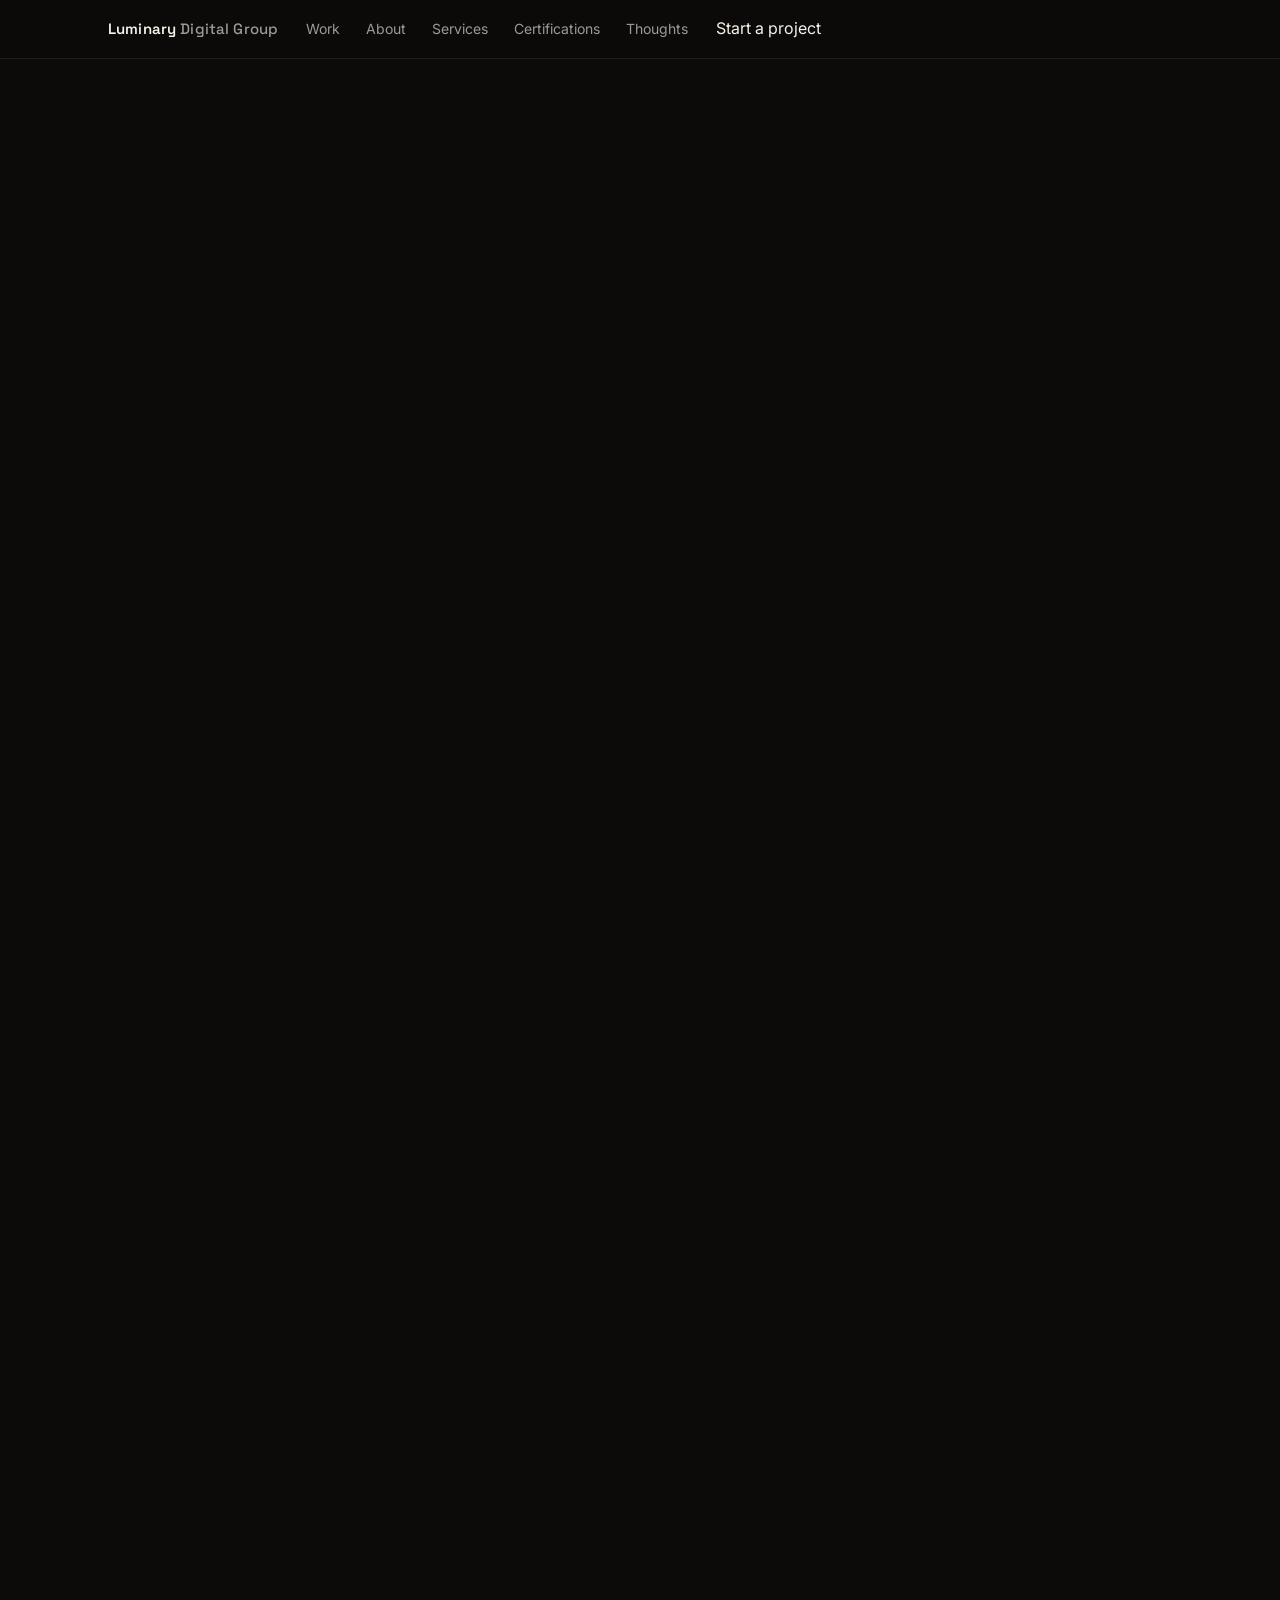
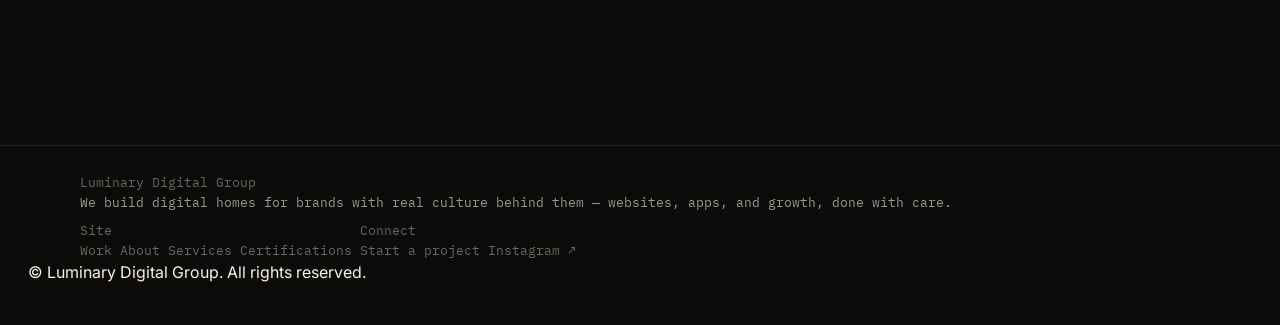
==== about.html @ 18991e14 "Add files via upload" ====
<!DOCTYPE html>
<html lang="en">
<head>
<meta charset="UTF-8" />
<meta name="viewport" content="width=device-width, initial-scale=1.0" />
<title>About — Luminary Digital Group</title>
<meta name="description" content="Luminary Digital Group is a web design, app development, and growth studio for brands with real culture behind them." />

<link rel="preconnect" href="https://fonts.googleapis.com" />
<link rel="preconnect" href="https://fonts.gstatic.com" crossorigin />
<link href="https://fonts.googleapis.com/css2?family=Space+Grotesk:wght@500;600;700&family=Inter:wght@400;500;600&family=IBM+Plex+Mono:wght@400;500;600&display=swap" rel="stylesheet" />
<link rel="stylesheet" href="styles.css" />

<style>
  .about-hero{ padding: 76px 28px 20px; }
  .about-hero-inner{ max-width: 760px; margin: 0 auto; text-align: center; }
  .about-hero h1{ font-size: clamp(34px, 5.5vw, 54px); margin: 18px 0 20px; }
  .about-hero p{ font-size: 17.5px; max-width: 600px; margin: 0 auto; }

  .value-grid{ display: grid; grid-template-columns: repeat(3, 1fr); gap: 20px; }
  @media (max-width: 860px){ .value-grid{ grid-template-columns: 1fr; } }
  .value-card{ background: var(--paper); border: 1px solid var(--line); border-radius: var(--radius-md); padding: 30px 26px; }
  .value-card h3{ font-size: 18px; margin-bottom: 10px; }
  .value-card p{ font-size: 14px; }

  .focus-block{
    max-width: var(--maxw); margin: 0 auto; padding: 0 28px 90px;
    display: flex; flex-wrap: wrap; gap: 10px; justify-content: center;
  }
  .focus-chip{
    font-family: var(--font-mono); font-size: 12.5px; color: var(--ink-soft);
    border: 1px solid var(--line-strong); border-radius: 100px; padding: 8px 16px;
  }
</style>
</head>
<body>

<header class="nav">
  <div class="nav-inner">
    <a href="index.html" class="brand-word">Luminary<span class="brand-word-light">Digital&nbsp;Group</span></a>
    <nav class="nav-links">
      <a href="index.html#work">Work</a>
      <a href="about.html">About</a>
      <a href="index.html#services">Services</a>
      <a href="certifications.html">Certifications</a>
      <a href="index.html#thoughts">Thoughts</a>
    </nav>
    <a href="index.html#contact" class="nav-cta">Start a project</a>
  </div>
</header>

<main>

  <section class="about-hero">
    <div class="about-hero-inner reveal">
      <span class="section-eyebrow" style="justify-content:center;">About us</span>
      <h1>Design led by <span class="accent-text">culture</span>, not the other way around.</h1>
      <p>
        Luminary Digital Group builds digital homes for brands with real culture behind
        them: restaurants, heritage tourism, hospitality — places where the story is bold
        enough to carry the design. We work across web design, mobile app development,
        SEO, Google Ads, and cybersecurity, so the brands we build for don't have to
        stitch together five different vendors to grow.
      </p>
    </div>
  </section>

  <div class="stat-strip reveal">
    <div class="stat"><div class="stat-num">4+</div><div class="stat-label">Years building</div></div>
    <div class="stat"><div class="stat-num">46+</div><div class="stat-label">Projects delivered</div></div>
    <div class="stat"><div class="stat-num">20+</div><div class="stat-label">Clients worldwide</div></div>
  </div>

  <section class="section" id="approach">
    <div class="section-head center reveal" style="margin-left:auto;margin-right:auto;">
      <span class="section-eyebrow" style="justify-content:center;">How we work</span>
      <h2>Three things every project runs on</h2>
    </div>

    <div class="value-grid">
      <div class="value-card reveal">
        <h3>Story first</h3>
        <p>We start with what makes the brand actually true — the culture, the heritage, the room — and let that drive every design decision, not a template.</p>
      </div>
      <div class="value-card reveal">
        <h3>Mobile-first, always</h3>
        <p>Most of the people who'll ever visit these sites are on a phone in a moving car deciding where to eat tonight. We build for that person first.</p>
      </div>
      <div class="value-card reveal">
        <h3>Built to perform</h3>
        <p>A beautiful site that doesn't rank, load fast, or convert isn't done. SEO, performance, and clean structure are part of the design, not an afterthought.</p>
      </div>
    </div>
  </section>

  <section class="section section-alt tight">
    <div class="section-head center reveal" style="margin-left:auto;margin-right:auto;">
      <span class="section-eyebrow" style="justify-content:center;">What we work in</span>
      <h2>Our stack</h2>
    </div>
    <div class="focus-block reveal">
      <span class="focus-chip">Dynamic animation</span>
      <span class="focus-chip">Motion design</span>
      <span class="focus-chip">Framer</span>
      <span class="focus-chip">Figma</span>
      <span class="focus-chip">WordPress</span>
      <span class="focus-chip">Wix</span>
    </div>
  </section>

  <section class="section" style="text-align:center;">
    <div class="reveal">
      <span class="section-eyebrow" style="justify-content:center;">Let's talk</span>
      <h2>Have a brand that deserves a real digital home?</h2>
      <div class="hero-cta" style="margin-top:28px;">
        <a href="index.html#contact" class="btn btn-primary">Start a project</a>
      </div>
    </div>
  </section>

</main>

<footer class="footer">
  <div class="footer-inner">
    <div>
      <div class="footer-brand">Luminary Digital Group</div>
      <p>We build digital homes for brands with real culture behind them — websites, apps, and growth, done with care.</p>
    </div>
    <div class="footer-col">
      <div class="footer-col-title">Site</div>
      <a href="index.html#work">Work</a>
      <a href="about.html">About</a>
      <a href="index.html#services">Services</a>
      <a href="certifications.html">Certifications</a>
    </div>
    <div class="footer-col">
      <div class="footer-col-title">Connect</div>
      <a href="index.html#contact">Start a project</a>
      <a href="https://www.instagram.com/mr_eyanu/" target="_blank" rel="noopener">Instagram ↗</a>
    </div>
  </div>
  <div class="footer-bottom">© Luminary Digital Group. All rights reserved.</div>
</footer>

<script src="script.js"></script>
</body>
</html>
---- styles.css ----
/* ==========================================================================
   Luminary Digital Group — Client Portal
   Design tokens
   ========================================================================== */

:root{
  /* --- color: warm ink base + brand orange, executed as a duotone glow --- */
  --ink:           #0d0b09;
  --ink-raised:    #161210;
  --ink-card:      #1a1512;
  --line:          rgba(250,243,235,0.09);
  --line-strong:   rgba(250,243,235,0.16);
  --paper:         #f7f2ea;
  --paper-dim:     rgba(247,242,234,0.62);
  --paper-faint:   rgba(247,242,234,0.4);

  --orange:        #ff6a2b;
  --orange-soft:   #ff8a4d;
  --amber:         #ffb627;
  --ember:         #7a2e0a;

  --grad-brand: linear-gradient(120deg, var(--orange) 0%, var(--amber) 100%);

  /* --- type --- */
  --font-display: "Space Grotesk", "Inter", sans-serif;
  --font-body:    "Inter", sans-serif;
  --font-mono:    "IBM Plex Mono", monospace;

  /* --- layout --- */
  --maxw: 1120px;
  --radius-lg: 22px;
  --radius-md: 14px;
  --radius-sm: 9px;

  --ease: cubic-bezier(.16,.8,.28,1);
}

/* ==========================================================================
   Reset
   ========================================================================== */

*, *::before, *::after{ box-sizing: border-box; }

html{ scroll-behavior: smooth; }

body{
  margin: 0;
  background: var(--ink);
  color: var(--paper);
  font-family: var(--font-body);
  font-size: 16px;
  line-height: 1.6;
  -webkit-font-smoothing: antialiased;
}

h1,h2,h3{
  font-family: var(--font-display);
  color: var(--paper);
  line-height: 1.12;
  margin: 0;
  letter-spacing: -0.01em;
}

p{ margin: 0; color: var(--paper-dim); }

a{ color: inherit; text-decoration: none; }

ul{ margin: 0; padding: 0; list-style: none; }

svg{ width: 100%; height: 100%; display: block; }

img{ max-width: 100%; display: block; }

button{ font-family: inherit; }

:focus-visible{
  outline: 2px solid var(--orange-soft);
  outline-offset: 3px;
  border-radius: 4px;
}

.accent-text{
  background: var(--grad-brand);
  -webkit-background-clip: text;
  background-clip: text;
  color: transparent;
}

/* subtle film grain so the dark field never looks flat / templated */
.grain{
  position: fixed;
  inset: 0;
  pointer-events: none;
  z-index: 999;
  opacity: 0.05;
  mix-blend-mode: overlay;
  background-image: url("data:image/svg+xml,%3Csvg xmlns='http://www.w3.org/2000/svg' width='120' height='120'%3E%3Cfilter id='n'%3E%3CfeTurbulence type='fractalNoise' baseFrequency='0.9' numOctaves='2' stitchTiles='stitch'/%3E%3C/filter%3E%3Crect width='100%25' height='100%25' filter='url(%23n)'/%3E%3C/svg%3E");
}

/* ==========================================================================
   Intake gate (first name / last name / email, shown before the portal)
   ========================================================================== */

body.gate-active{
  overflow: hidden;
  height: 100vh;
}

.gate{
  position: fixed;
  inset: 0;
  z-index: 300;
  display: flex;
  align-items: center;
  justify-content: center;
  padding: 24px;
  background:
    radial-gradient(560px 380px at 50% 15%, rgba(255,106,43,0.16), transparent 65%),
    rgba(13,11,9,0.97);
  backdrop-filter: blur(6px);
  -webkit-backdrop-filter: blur(6px);
  transition: opacity .45s var(--ease), visibility .45s var(--ease);
}
.gate.is-hidden{
  opacity: 0;
  visibility: hidden;
  pointer-events: none;
}

/* Applied immediately by the inline head script for returning visitors,
   before script.js has even loaded — prevents a flash of the gate. */
html.skip-gate .gate{
  opacity: 0;
  visibility: hidden;
  pointer-events: none;
}
html.skip-gate body.gate-active{
  overflow: visible;
  height: auto;
}

.gate-card{
  position: relative;
  width: 100%;
  max-width: 420px;
  padding: 36px 32px 30px;
  display: flex;
  flex-direction: column;
  gap: 4px;
}

.gate-card h2{ font-size: 24px; margin: 14px 0 6px; }
.gate-sub{ font-size: 14px; margin-bottom: 22px; }

.gate-row{ display: flex; gap: 12px; }
.gate-row .gate-field{ flex: 1; min-width: 0; }

.gate-field{
  display: flex;
  flex-direction: column;
  gap: 6px;
  margin-bottom: 16px;
}
.gate-field label{
  font-family: var(--font-mono);
  font-size: 11.5px;
  letter-spacing: 0.04em;
  text-transform: uppercase;
  color: var(--paper-faint);
}
.gate-field input{
  font-family: var(--font-body);
  font-size: 15px;
  color: var(--paper);
  background: rgba(255,255,255,0.03);
  border: 1px solid var(--line-strong);
  border-radius: var(--radius-sm);
  padding: 12px 14px;
  transition: border-color .2s var(--ease), background .2s var(--ease);
}
.gate-field input::placeholder{ color: var(--paper-faint); }
.gate-field input:focus{
  outline: none;
  border-color: var(--orange);
  background: rgba(255,106,43,0.06);
}
.gate-field input:invalid:not(:placeholder-shown){
  border-color: rgba(255,90,90,0.6);
}

.gate-submit{
  text-decoration: none;
  margin-top: 8px;
  display: inline-flex;
  align-items: center;
  justify-content: center;
  gap: 8px;
  border: none;
  border-radius: var(--radius-sm);
  padding: 13px 18px;
  font-size: 14.5px;
  font-weight: 600;
  color: var(--ink);
  background: var(--grad-brand);
  cursor: pointer;
  transition: filter .2s var(--ease), transform .2s var(--ease);
}
.gate-submit:hover{ filter: brightness(1.08); transform: translateY(-1px); }

.gate-note{
  margin-top: 14px;
  font-size: 12px;
  color: var(--paper-faint);
  text-align: center;
}

/* ==========================================================================
   Nav
   ========================================================================== */

.nav{
  position: sticky;
  top: 0;
  z-index: 50;
  backdrop-filter: blur(14px);
  -webkit-backdrop-filter: blur(14px);
  background: rgba(13,11,9,0.72);
  border-bottom: 1px solid var(--line);
}

.nav-inner{
  max-width: var(--maxw);
  margin: 0 auto;
  padding: 16px 28px;
  display: flex;
  align-items: center;
  gap: 28px;
}

.brand{ display: flex; align-items: center; gap: 10px; margin-right: auto; }

.brand-word{
  font-family: var(--font-display);
  font-weight: 600;
  font-size: 15px;
  letter-spacing: 0.01em;
  white-space: nowrap;
}
.brand-word-light{ color: var(--paper-dim); font-weight: 500; margin-left: 4px; }

.nav-links{ display: flex; gap: 26px; }
.nav-links a{
  font-size: 14px;
  color: var(--paper-dim);
  transition: color .2s var(--ease);
}
.nav-links a:hover{ color: var(--paper); }

.client-chip{
  display: flex;
  align-items: center;
  gap: 8px;
  font-family: var(--font-mono);
  font-size: 12px;
  color: var(--paper-dim);
  border: 1px solid var(--line-strong);
  padding: 7px 12px;
  border-radius: 100px;
  white-space: nowrap;
}
.client-chip .dot{
  width: 6px; height: 6px; border-radius: 50%;
  background: var(--orange);
  box-shadow: 0 0 8px 1px var(--orange);
}
.client-chip-sub{ color: var(--paper-faint); }
.client-chip-sub::before{ content: "· "; }

/* ==========================================================================
   Hero
   ========================================================================== */

.hero{
  position: relative;
  overflow: hidden;
  padding: 108px 28px 92px;
  text-align: center;
}

.hero-glow{
  position: absolute;
  inset: -30% -10% auto -10%;
  height: 640px;
  background:
    radial-gradient(560px 320px at 30% 20%, rgba(255,106,43,0.32), transparent 65%),
    radial-gradient(480px 320px at 75% 10%, rgba(255,182,39,0.22), transparent 60%);
  filter: blur(10px);
  pointer-events: none;
}

.hero-inner{ position: relative; max-width: 760px; margin: 0 auto; }

.eyebrow{
  display: inline-block;
  font-family: var(--font-mono);
  font-size: 12px;
  letter-spacing: 0.14em;
  text-transform: uppercase;
  color: var(--orange-soft);
  border: 1px solid rgba(255,106,43,0.35);
  background: rgba(255,106,43,0.08);
  padding: 6px 14px;
  border-radius: 100px;
  margin-bottom: 22px;
}

.hero h1{
  font-size: clamp(34px, 5.4vw, 56px);
  margin-bottom: 18px;
}

.hero-sub{
  font-size: 17px;
  max-width: 560px;
  margin: 0 auto;
  color: var(--paper-dim);
}
.hero-sub strong{ color: var(--paper); font-weight: 600; }

.hero-meta{
  margin-top: 44px;
  display: flex;
  flex-wrap: wrap;
  justify-content: center;
  gap: 12px;
}

.meta-chip{
  display: flex;
  flex-direction: column;
  gap: 3px;
  align-items: flex-start;
  border: 1px solid var(--line-strong);
  background: rgba(255,255,255,0.02);
  padding: 12px 18px;
  border-radius: var(--radius-sm);
  min-width: 148px;
  text-align: left;
}
.meta-label{
  font-family: var(--font-mono);
  font-size: 11px;
  letter-spacing: 0.06em;
  text-transform: uppercase;
  color: var(--paper-faint);
}
.meta-value{ font-family: var(--font-display); font-weight: 600; font-size: 15px; }

/* ==========================================================================
   Section shell
   ========================================================================== */

.section{
  max-width: var(--maxw);
  margin: 0 auto;
  padding: 64px 28px;
}

.section-head{ max-width: 600px; margin-bottom: 44px; }

.section-eyebrow{
  display: block;
  font-family: var(--font-mono);
  font-size: 12px;
  letter-spacing: 0.1em;
  text-transform: uppercase;
  color: var(--orange-soft);
  margin-bottom: 10px;
}

.section-head h2{ font-size: clamp(26px, 3.4vw, 34px); margin-bottom: 12px; }
.section-lede{ font-size: 15.5px; }

.card-glass{
  background: linear-gradient(180deg, rgba(255,255,255,0.045), rgba(255,255,255,0.015));
  border: 1px solid var(--line-strong);
  border-radius: var(--radius-lg);
  backdrop-filter: blur(18px);
  -webkit-backdrop-filter: blur(18px);
  box-shadow: 0 30px 60px -30px rgba(0,0,0,0.6);
}

/* ==========================================================================
   Mission control / live progress
   ========================================================================== */

.mission-control{ padding: 38px 40px 42px; }

.mc-head{
  display: flex;
  align-items: flex-start;
  justify-content: space-between;
  gap: 20px;
  margin-bottom: 6px;
}
.mc-head h2{ font-size: 22px; margin-top: 4px; }

.phase-badge{
  font-family: var(--font-mono);
  font-size: 12px;
  letter-spacing: 0.04em;
  color: var(--ink);
  background: var(--grad-brand);
  padding: 7px 14px;
  border-radius: 100px;
  white-space: nowrap;
  font-weight: 600;
}

.mc-status{
  margin: 18px 0 26px;
  font-size: 15px;
  color: var(--paper-dim);
}
.mc-status strong{ color: var(--paper); font-family: var(--font-mono); font-weight: 500; }

.progress-track{
  position: relative;
  height: 10px;
  border-radius: 100px;
  background: rgba(255,255,255,0.06);
  overflow: hidden;
}
.progress-fill{
  position: absolute;
  inset: 0;
  width: 0%;
  border-radius: 100px;
  background: var(--grad-brand);
  box-shadow: 0 0 16px rgba(255,138,77,0.55);
  transition: width 1.4s var(--ease);
}

.progress-scale{
  display: flex;
  justify-content: space-between;
  margin-top: 10px;
  font-family: var(--font-mono);
  font-size: 11px;
  color: var(--paper-faint);
}

.stat-row{
  margin-top: 40px;
  display: grid;
  grid-template-columns: repeat(4, 1fr);
  gap: 18px;
  border-top: 1px solid var(--line);
  padding-top: 30px;
}
.stat{ display: flex; flex-direction: column; gap: 4px; }
.stat-num{
  font-family: var(--font-display);
  font-size: 32px;
  font-weight: 700;
  color: var(--paper);
}
.stat-label{
  font-size: 12.5px;
  color: var(--paper-faint);
  line-height: 1.4;
}

/* ==========================================================================
   Timeline / roadmap
   ========================================================================== */

.timeline{ position: relative; padding-left: 26px; }

.timeline-rail{
  position: absolute;
  left: 26px;
  top: 6px;
  bottom: 6px;
  width: 2px;
  background: var(--line-strong);
}
.timeline-fill{
  position: absolute;
  top: 0; left: 0;
  width: 100%;
  height: 0%;
  background: var(--grad-brand);
  transition: height 1.6s var(--ease);
}

.timeline-node{
  position: relative;
  padding: 0 0 44px 44px;
  display: flex;
  gap: 20px;
}
.timeline-node:last-child{ padding-bottom: 0; }

.node-marker{
  position: absolute;
  left: -26px;
  top: 0;
  transform: translateX(-50%);
  width: 40px; height: 40px;
  border-radius: 50%;
  background: var(--ink-card);
  border: 1px solid var(--line-strong);
  color: var(--paper-faint);
  display: flex;
  align-items: center;
  justify-content: center;
  padding: 10px;
  transition: color .3s var(--ease), border-color .3s var(--ease), box-shadow .3s var(--ease);
}

.timeline-node.is-active .node-marker,
.timeline-node.is-complete .node-marker{
  color: var(--ink);
  background: var(--grad-brand);
  border-color: transparent;
  box-shadow: 0 0 0 6px rgba(255,106,43,0.12);
}

.node-body{ padding-top: 2px; }

.node-index{
  font-family: var(--font-mono);
  font-size: 12px;
  color: var(--orange-soft);
  letter-spacing: 0.03em;
}

.node-body h3{ font-size: 20px; margin: 8px 0 8px; }
.node-body p{ font-size: 14.5px; max-width: 520px; }

.node-list{
  margin-top: 14px;
  display: grid;
  gap: 8px;
}
.node-list li{
  font-size: 13.5px;
  color: var(--paper-dim);
  padding-left: 22px;
  position: relative;
}
.node-list li::before{
  content: "";
  position: absolute;
  left: 0; top: 6px;
  width: 12px; height: 12px;
  border-radius: 3px;
  border: 1px solid var(--line-strong);
  background: rgba(255,255,255,0.03);
}
.timeline-node.is-complete .node-list li::before{
  background: var(--grad-brand);
  border-color: transparent;
}

/* ==========================================================================
   What to expect
   ========================================================================== */

.expect-grid{
  display: grid;
  grid-template-columns: repeat(4, 1fr);
  gap: 16px;
}

.expect-card{
  background: var(--ink-card);
  border: 1px solid var(--line);
  border-radius: var(--radius-md);
  padding: 26px 22px;
  transition: transform .3s var(--ease), border-color .3s var(--ease), background .3s var(--ease);
}
.expect-card:hover{
  transform: translateY(-4px);
  border-color: rgba(255,106,43,0.35);
  background: #1e1712;
}

.expect-icon{
  width: 38px; height: 38px;
  color: var(--orange);
  margin-bottom: 16px;
}

.expect-card h3{ font-size: 16px; margin-bottom: 8px; }
.expect-card p{ font-size: 13.5px; }

/* ==========================================================================
   Monthly reports
   ========================================================================== */

.reports-grid{
  display: grid;
  grid-template-columns: repeat(3, 1fr);
  gap: 16px;
}

.report-card{
  background: var(--ink-card);
  border: 1px solid var(--line);
  border-radius: var(--radius-md);
  padding: 24px 22px;
  display: flex;
  flex-direction: column;
  gap: 14px;
}

.report-card-head{
  display: flex;
  align-items: center;
  justify-content: space-between;
}

.report-month{
  font-family: var(--font-mono);
  font-size: 12px;
  color: var(--paper-faint);
  letter-spacing: 0.04em;
}

.report-status-icon{
  width: 20px; height: 20px;
  color: var(--paper-faint);
}
.report-card.is-unlocked .report-status-icon{ color: var(--orange); }

.report-card h3{ font-size: 17px; }

.platform-breakdown{
  list-style: none;
  margin: 2px 0 0;
  padding: 0;
  display: flex;
  flex-direction: column;
  gap: 6px;
}
.platform-breakdown li{
  display: flex;
  justify-content: space-between;
  font-size: 13px;
  color: var(--paper-dim);
  border-top: 1px solid var(--line);
  padding-top: 6px;
}
.platform-breakdown li:first-child{ border-top: none; padding-top: 0; }
.platform-breakdown li span:last-child{ font-family: var(--font-mono); color: var(--paper); }

.report-note{ font-size: 13px; }

.report-cta{
  margin-top: auto;
  display: inline-flex;
  align-items: center;
  justify-content: center;
  gap: 8px;
  border: 1px solid var(--line-strong);
  border-radius: var(--radius-sm);
  padding: 11px 16px;
  font-size: 13.5px;
  font-weight: 500;
  color: var(--paper-dim);
  background: transparent;
  cursor: not-allowed;
  transition: all .25s var(--ease);
}

.report-card.is-unlocked .report-cta{
  cursor: pointer;
  color: var(--ink);
  background: var(--grad-brand);
  border-color: transparent;
}
.report-card.is-unlocked .report-cta:hover{ filter: brightness(1.08); }

/* ==========================================================================
   Thank you
   ========================================================================== */

.thanks-card{
  padding: 46px 44px;
  text-align: left;
  max-width: 720px;
  margin: 0 auto;
}
.thanks-card h2{ font-size: 26px; margin: 10px 0 16px; }
.thanks-card p{ font-size: 15px; }

/* ==========================================================================
   Footer
   ========================================================================== */

.footer{
  border-top: 1px solid var(--line);
  padding: 26px 28px 40px;
}
.footer-inner{
  max-width: var(--maxw);
  margin: 0 auto;
  display: flex;
  flex-wrap: wrap;
  gap: 8px;
  font-size: 12.5px;
  color: var(--paper-faint);
  font-family: var(--font-mono);
}
.footer-sep{ opacity: .5; }

.footer-logout{
  background: none;
  border: none;
  padding: 0;
  color: var(--paper-faint);
  font-family: var(--font-mono);
  font-size: 12.5px;
  text-decoration: underline;
  text-underline-offset: 2px;
  cursor: pointer;
  transition: color .2s var(--ease);
}
.footer-logout:hover{ color: var(--orange-soft); }

/* ==========================================================================
   Scroll reveal
   ========================================================================== */

.reveal{
  opacity: 0;
  transform: translateY(22px);
  transition: opacity .7s var(--ease), transform .7s var(--ease);
}
.reveal.is-visible{ opacity: 1; transform: translateY(0); }

@media (prefers-reduced-motion: reduce){
  html{ scroll-behavior: auto; }
  .reveal{ opacity: 1; transform: none; transition: none; }
  .progress-fill, .timeline-fill{ transition: none; }
}

/* ==========================================================================
   Responsive
   ========================================================================== */

@media (max-width: 880px){
  .expect-grid{ grid-template-columns: repeat(2, 1fr); }
  .reports-grid{ grid-template-columns: repeat(2, 1fr); }
  .stat-row{ grid-template-columns: repeat(2, 1fr); row-gap: 24px; }
  .nav-links{ display: none; }
}

@media (max-width: 620px){
  .gate-card{ padding: 30px 22px 26px; }
  .gate-row{ flex-direction: column; gap: 0; }
  .hero{ padding: 88px 20px 64px; }
  .section{ padding: 48px 20px; }
  .mission-control{ padding: 28px 22px 32px; }
  .thanks-card{ padding: 32px 24px; }
  .expect-grid{ grid-template-columns: 1fr; }
  .reports-grid{ grid-template-columns: 1fr; }
  .stat-row{ grid-template-columns: repeat(2, 1fr); }
  .client-chip span:not(.dot){ display: none; }
  .client-chip{ padding: 8px; }
  .client-chip .dot{ margin: 0; }
  .nav-inner{ gap: 14px; }
}
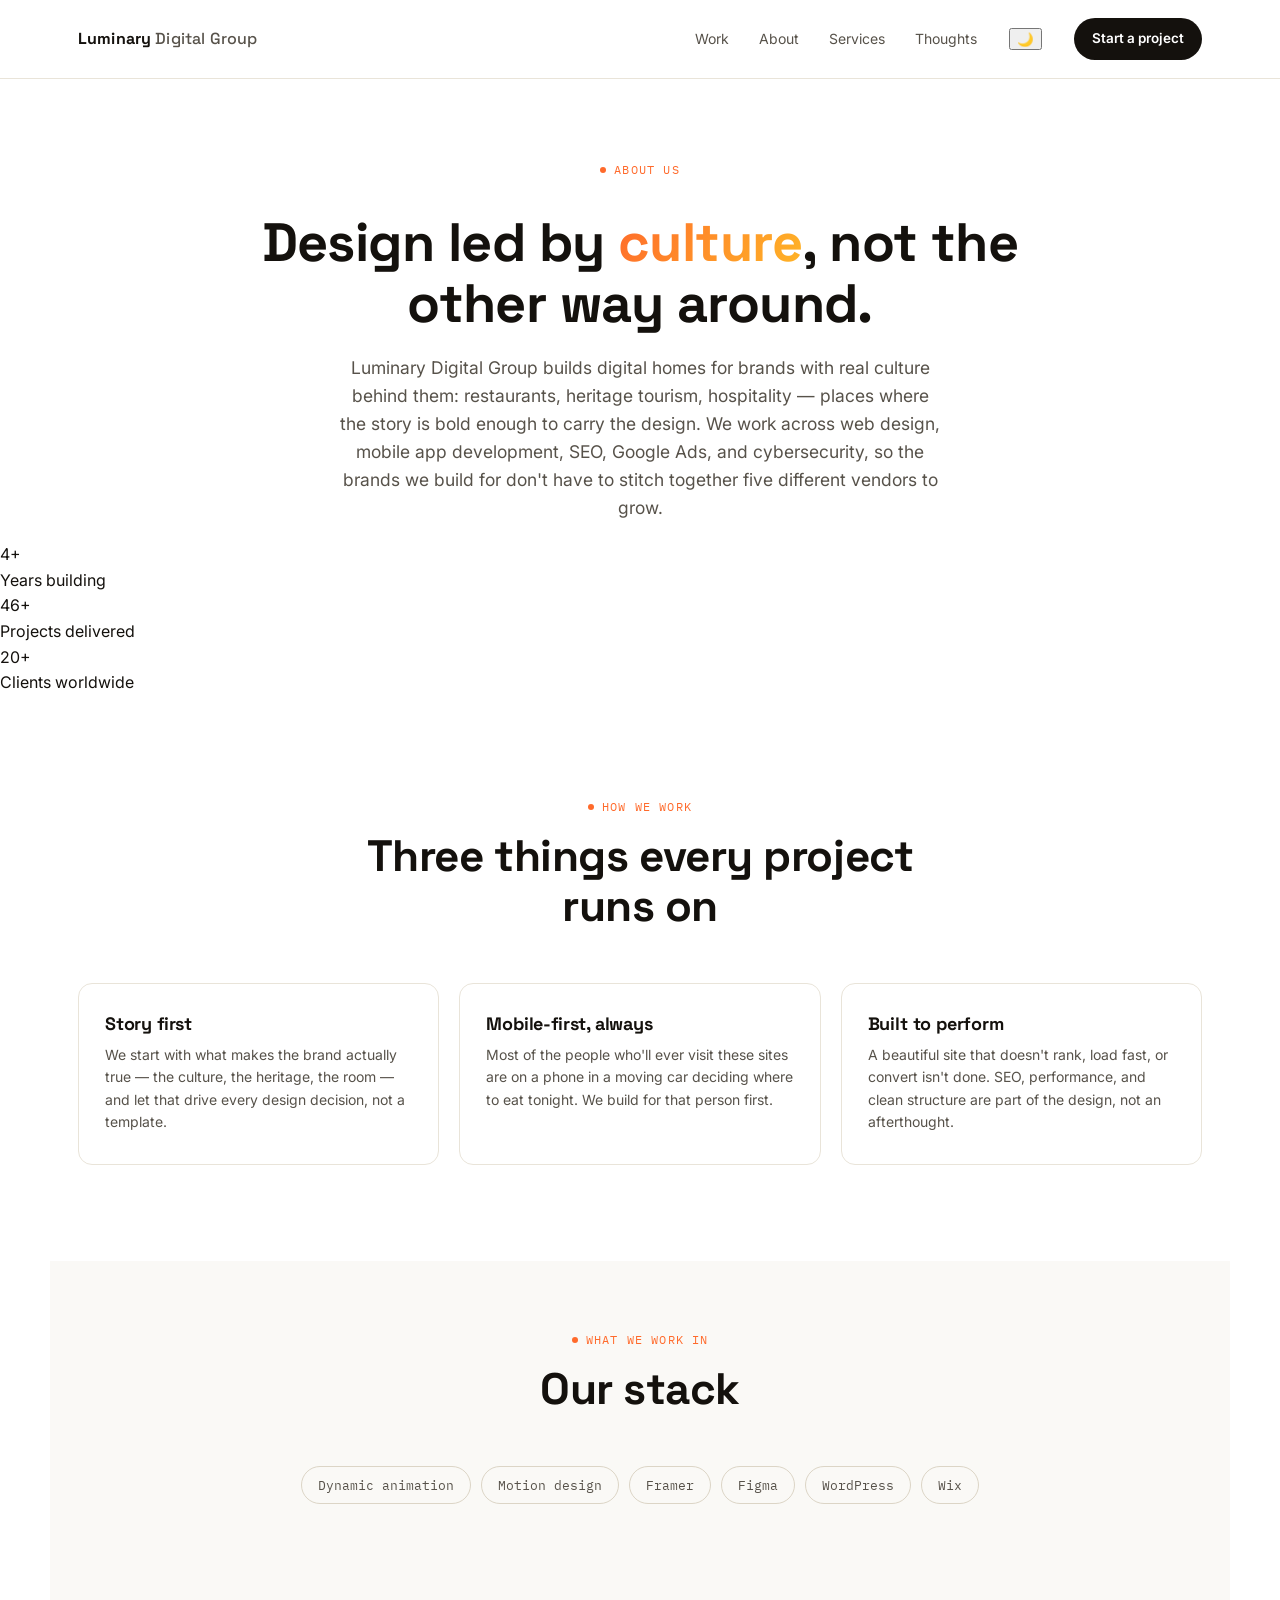
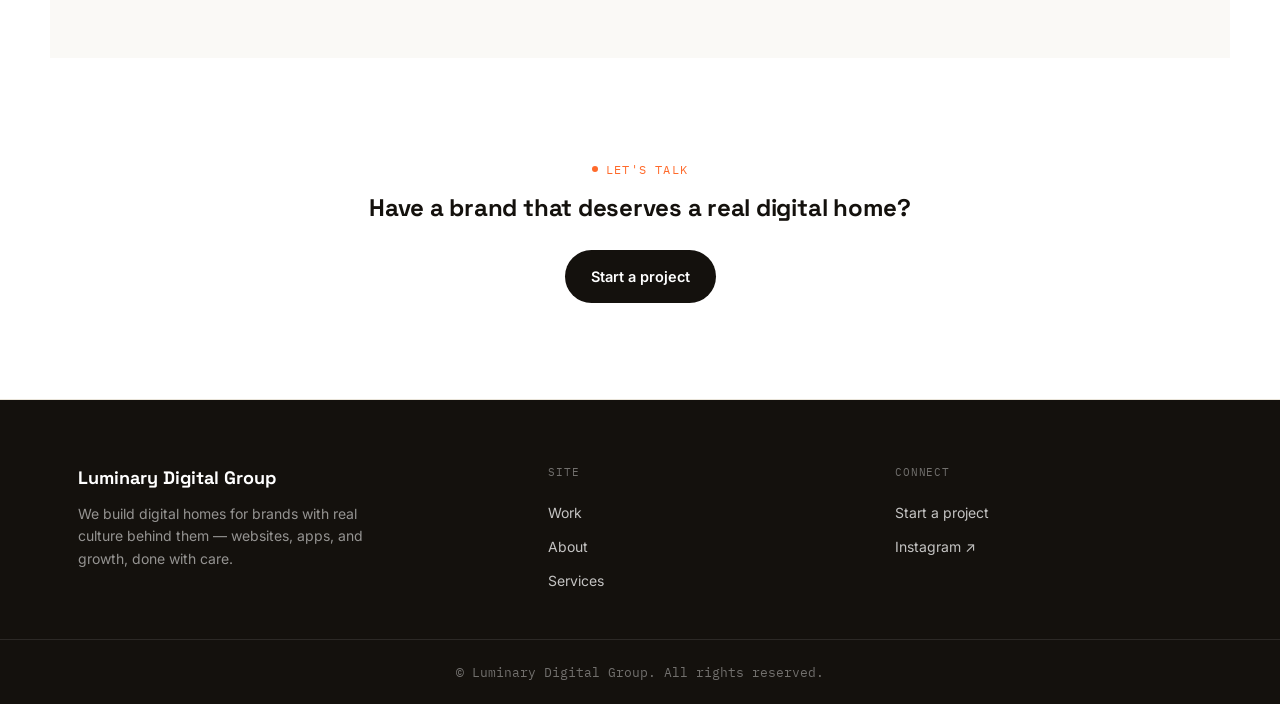
==== commit a426b69f: "Update about.html" ====
--- a/about.html
+++ b/about.html
@@ -3,6 +3,15 @@
 <head>
 <meta charset="UTF-8" />
 <meta name="viewport" content="width=device-width, initial-scale=1.0" />
+<script>
+  (function(){
+    try{
+      if (localStorage.getItem("luminaryTheme") === "dark"){
+        document.documentElement.setAttribute("data-theme", "dark");
+      }
+    } catch(e){}
+  })();
+</script>
 <title>About — Luminary Digital Group</title>
 <meta name="description" content="Luminary Digital Group is a web design, app development, and growth studio for brands with real culture behind them." />
 
@@ -42,9 +51,9 @@
       <a href="index.html#work">Work</a>
       <a href="about.html">About</a>
       <a href="index.html#services">Services</a>
-      <a href="certifications.html">Certifications</a>
       <a href="index.html#thoughts">Thoughts</a>
     </nav>
+    <button class="theme-toggle" id="themeToggle" type="button" aria-label="Toggle dark mode">🌙</button>
     <a href="index.html#contact" class="nav-cta">Start a project</a>
   </div>
 </header>
@@ -131,7 +140,6 @@
       <a href="index.html#work">Work</a>
       <a href="about.html">About</a>
       <a href="index.html#services">Services</a>
-      <a href="certifications.html">Certifications</a>
     </div>
     <div class="footer-col">
       <div class="footer-col-title">Connect</div>
@@ -145,3 +153,4 @@
 <script src="script.js"></script>
 </body>
 </html>
+
--- a/styles.css
+++ b/styles.css
@@ -1,25 +1,24 @@
 /* ==========================================================================
-   Luminary Digital Group — Client Portal
-   Design tokens
+   Luminary Digital Group — Site-wide design system
+   White canvas, orange as a precise signal color, confident type,
+   metrics-led project cards. Shared across every page.
    ========================================================================== */
 
 :root{
-  /* --- color: warm ink base + brand orange, executed as a duotone glow --- */
-  --ink:           #0d0b09;
-  --ink-raised:    #161210;
-  --ink-card:      #1a1512;
-  --line:          rgba(250,243,235,0.09);
-  --line-strong:   rgba(250,243,235,0.16);
-  --paper:         #f7f2ea;
-  --paper-dim:     rgba(247,242,234,0.62);
-  --paper-faint:   rgba(247,242,234,0.4);
-
-  --orange:        #ff6a2b;
-  --orange-soft:   #ff8a4d;
-  --amber:         #ffb627;
-  --ember:         #7a2e0a;
-
-  --grad-brand: linear-gradient(120deg, var(--orange) 0%, var(--amber) 100%);
+  /* --- color --- */
+  --paper:        #ffffff;
+  --paper-warm:   #faf9f6;
+  --card:         #f4f1ea;
+  --ink:          #14110d;
+  --ink-soft:     #57524a;
+  --ink-faint:    #928c80;
+  --line:         #e9e4d9;
+  --line-strong:  #dcd5c6;
+
+  --orange:       #ff6a2b;
+  --orange-soft:  #ff8a4d;
+  --amber:        #ffb627;
+  --grad-brand:   linear-gradient(120deg, var(--orange) 0%, var(--amber) 100%);
 
   /* --- type --- */
   --font-display: "Space Grotesk", "Inter", sans-serif;
@@ -27,17 +26,12 @@
   --font-mono:    "IBM Plex Mono", monospace;
 
   /* --- layout --- */
-  --maxw: 1120px;
-  --radius-lg: 22px;
+  --maxw: 1180px;
+  --radius-lg: 20px;
   --radius-md: 14px;
   --radius-sm: 9px;
-
   --ease: cubic-bezier(.16,.8,.28,1);
 }
-
-/* ==========================================================================
-   Reset
-   ========================================================================== */
 
 *, *::before, *::after{ box-sizing: border-box; }
 
@@ -45,36 +39,30 @@
 
 body{
   margin: 0;
-  background: var(--ink);
-  color: var(--paper);
+  background: var(--paper);
+  color: var(--ink);
   font-family: var(--font-body);
   font-size: 16px;
   line-height: 1.6;
   -webkit-font-smoothing: antialiased;
 }
 
-h1,h2,h3{
+h1, h2, h3, h4{
   font-family: var(--font-display);
-  color: var(--paper);
+  color: var(--ink);
   line-height: 1.12;
   margin: 0;
   letter-spacing: -0.01em;
 }
 
-p{ margin: 0; color: var(--paper-dim); }
-
+p{ margin: 0; color: var(--ink-soft); }
 a{ color: inherit; text-decoration: none; }
-
 ul{ margin: 0; padding: 0; list-style: none; }
-
-svg{ width: 100%; height: 100%; display: block; }
-
 img{ max-width: 100%; display: block; }
-
 button{ font-family: inherit; }
 
 :focus-visible{
-  outline: 2px solid var(--orange-soft);
+  outline: 2px solid var(--orange);
   outline-offset: 3px;
   border-radius: 4px;
 }
@@ -86,134 +74,6 @@
   color: transparent;
 }
 
-/* subtle film grain so the dark field never looks flat / templated */
-.grain{
-  position: fixed;
-  inset: 0;
-  pointer-events: none;
-  z-index: 999;
-  opacity: 0.05;
-  mix-blend-mode: overlay;
-  background-image: url("data:image/svg+xml,%3Csvg xmlns='http://www.w3.org/2000/svg' width='120' height='120'%3E%3Cfilter id='n'%3E%3CfeTurbulence type='fractalNoise' baseFrequency='0.9' numOctaves='2' stitchTiles='stitch'/%3E%3C/filter%3E%3Crect width='100%25' height='100%25' filter='url(%23n)'/%3E%3C/svg%3E");
-}
-
-/* ==========================================================================
-   Intake gate (first name / last name / email, shown before the portal)
-   ========================================================================== */
-
-body.gate-active{
-  overflow: hidden;
-  height: 100vh;
-}
-
-.gate{
-  position: fixed;
-  inset: 0;
-  z-index: 300;
-  display: flex;
-  align-items: center;
-  justify-content: center;
-  padding: 24px;
-  background:
-    radial-gradient(560px 380px at 50% 15%, rgba(255,106,43,0.16), transparent 65%),
-    rgba(13,11,9,0.97);
-  backdrop-filter: blur(6px);
-  -webkit-backdrop-filter: blur(6px);
-  transition: opacity .45s var(--ease), visibility .45s var(--ease);
-}
-.gate.is-hidden{
-  opacity: 0;
-  visibility: hidden;
-  pointer-events: none;
-}
-
-/* Applied immediately by the inline head script for returning visitors,
-   before script.js has even loaded — prevents a flash of the gate. */
-html.skip-gate .gate{
-  opacity: 0;
-  visibility: hidden;
-  pointer-events: none;
-}
-html.skip-gate body.gate-active{
-  overflow: visible;
-  height: auto;
-}
-
-.gate-card{
-  position: relative;
-  width: 100%;
-  max-width: 420px;
-  padding: 36px 32px 30px;
-  display: flex;
-  flex-direction: column;
-  gap: 4px;
-}
-
-.gate-card h2{ font-size: 24px; margin: 14px 0 6px; }
-.gate-sub{ font-size: 14px; margin-bottom: 22px; }
-
-.gate-row{ display: flex; gap: 12px; }
-.gate-row .gate-field{ flex: 1; min-width: 0; }
-
-.gate-field{
-  display: flex;
-  flex-direction: column;
-  gap: 6px;
-  margin-bottom: 16px;
-}
-.gate-field label{
-  font-family: var(--font-mono);
-  font-size: 11.5px;
-  letter-spacing: 0.04em;
-  text-transform: uppercase;
-  color: var(--paper-faint);
-}
-.gate-field input{
-  font-family: var(--font-body);
-  font-size: 15px;
-  color: var(--paper);
-  background: rgba(255,255,255,0.03);
-  border: 1px solid var(--line-strong);
-  border-radius: var(--radius-sm);
-  padding: 12px 14px;
-  transition: border-color .2s var(--ease), background .2s var(--ease);
-}
-.gate-field input::placeholder{ color: var(--paper-faint); }
-.gate-field input:focus{
-  outline: none;
-  border-color: var(--orange);
-  background: rgba(255,106,43,0.06);
-}
-.gate-field input:invalid:not(:placeholder-shown){
-  border-color: rgba(255,90,90,0.6);
-}
-
-.gate-submit{
-  text-decoration: none;
-  margin-top: 8px;
-  display: inline-flex;
-  align-items: center;
-  justify-content: center;
-  gap: 8px;
-  border: none;
-  border-radius: var(--radius-sm);
-  padding: 13px 18px;
-  font-size: 14.5px;
-  font-weight: 600;
-  color: var(--ink);
-  background: var(--grad-brand);
-  cursor: pointer;
-  transition: filter .2s var(--ease), transform .2s var(--ease);
-}
-.gate-submit:hover{ filter: brightness(1.08); transform: translateY(-1px); }
-
-.gate-note{
-  margin-top: 14px;
-  font-size: 12px;
-  color: var(--paper-faint);
-  text-align: center;
-}
-
 /* ==========================================================================
    Nav
    ========================================================================== */
@@ -222,139 +82,59 @@
   position: sticky;
   top: 0;
   z-index: 50;
+  background: rgba(255,255,255,0.85);
   backdrop-filter: blur(14px);
   -webkit-backdrop-filter: blur(14px);
-  background: rgba(13,11,9,0.72);
   border-bottom: 1px solid var(--line);
 }
 
 .nav-inner{
   max-width: var(--maxw);
   margin: 0 auto;
-  padding: 16px 28px;
+  padding: 18px 28px;
   display: flex;
   align-items: center;
-  gap: 28px;
-}
-
-.brand{ display: flex; align-items: center; gap: 10px; margin-right: auto; }
+  gap: 32px;
+}
 
 .brand-word{
   font-family: var(--font-display);
-  font-weight: 600;
-  font-size: 15px;
+  font-weight: 700;
+  font-size: 16px;
   letter-spacing: 0.01em;
+  margin-right: auto;
   white-space: nowrap;
 }
-.brand-word-light{ color: var(--paper-dim); font-weight: 500; margin-left: 4px; }
-
-.nav-links{ display: flex; gap: 26px; }
+.brand-word-light{ color: var(--ink-soft); font-weight: 500; margin-left: 4px; }
+
+.nav-links{ display: flex; gap: 30px; align-items: center; }
 .nav-links a{
   font-size: 14px;
-  color: var(--paper-dim);
+  color: var(--ink-soft);
   transition: color .2s var(--ease);
 }
-.nav-links a:hover{ color: var(--paper); }
-
-.client-chip{
-  display: flex;
+.nav-links a:hover{ color: var(--ink); }
+
+.nav-cta{
+  display: inline-flex;
   align-items: center;
   gap: 8px;
-  font-family: var(--font-mono);
-  font-size: 12px;
-  color: var(--paper-dim);
-  border: 1px solid var(--line-strong);
-  padding: 7px 12px;
+  background: var(--ink);
+  color: #fff;
+  padding: 10px 18px;
   border-radius: 100px;
-  white-space: nowrap;
-}
-.client-chip .dot{
-  width: 6px; height: 6px; border-radius: 50%;
-  background: var(--orange);
-  box-shadow: 0 0 8px 1px var(--orange);
-}
-.client-chip-sub{ color: var(--paper-faint); }
-.client-chip-sub::before{ content: "· "; }
-
-/* ==========================================================================
-   Hero
-   ========================================================================== */
-
-.hero{
-  position: relative;
-  overflow: hidden;
-  padding: 108px 28px 92px;
-  text-align: center;
-}
-
-.hero-glow{
-  position: absolute;
-  inset: -30% -10% auto -10%;
-  height: 640px;
-  background:
-    radial-gradient(560px 320px at 30% 20%, rgba(255,106,43,0.32), transparent 65%),
-    radial-gradient(480px 320px at 75% 10%, rgba(255,182,39,0.22), transparent 60%);
-  filter: blur(10px);
-  pointer-events: none;
-}
-
-.hero-inner{ position: relative; max-width: 760px; margin: 0 auto; }
-
-.eyebrow{
-  display: inline-block;
-  font-family: var(--font-mono);
-  font-size: 12px;
-  letter-spacing: 0.14em;
-  text-transform: uppercase;
-  color: var(--orange-soft);
-  border: 1px solid rgba(255,106,43,0.35);
-  background: rgba(255,106,43,0.08);
-  padding: 6px 14px;
-  border-radius: 100px;
-  margin-bottom: 22px;
-}
-
-.hero h1{
-  font-size: clamp(34px, 5.4vw, 56px);
-  margin-bottom: 18px;
-}
-
-.hero-sub{
-  font-size: 17px;
-  max-width: 560px;
-  margin: 0 auto;
-  color: var(--paper-dim);
-}
-.hero-sub strong{ color: var(--paper); font-weight: 600; }
-
-.hero-meta{
-  margin-top: 44px;
-  display: flex;
-  flex-wrap: wrap;
-  justify-content: center;
-  gap: 12px;
-}
-
-.meta-chip{
-  display: flex;
-  flex-direction: column;
-  gap: 3px;
-  align-items: flex-start;
-  border: 1px solid var(--line-strong);
-  background: rgba(255,255,255,0.02);
-  padding: 12px 18px;
-  border-radius: var(--radius-sm);
-  min-width: 148px;
-  text-align: left;
-}
-.meta-label{
-  font-family: var(--font-mono);
-  font-size: 11px;
-  letter-spacing: 0.06em;
-  text-transform: uppercase;
-  color: var(--paper-faint);
-}
-.meta-value{ font-family: var(--font-display); font-weight: 600; font-size: 15px; }
+  font-size: 13.5px;
+  font-weight: 600;
+  transition: transform .2s var(--ease), background .2s var(--ease);
+}
+.nav-cta:hover{ background: var(--orange); transform: translateY(-1px); }
+
+.nav-toggle{ display: none; }
+
+@media (max-width: 860px){
+  .nav-links{ display: none; }
+  .nav-toggle{ display: block; background: none; border: 1px solid var(--line-strong); border-radius: 8px; padding: 8px 10px; }
+}
 
 /* ==========================================================================
    Section shell
@@ -363,375 +143,59 @@
 .section{
   max-width: var(--maxw);
   margin: 0 auto;
-  padding: 64px 28px;
-}
-
-.section-head{ max-width: 600px; margin-bottom: 44px; }
+  padding: 96px 28px;
+}
+.section.tight{ padding: 64px 28px; }
+.section-alt{ background: var(--paper-warm); }
+
+.section-head{ max-width: 640px; margin-bottom: 52px; }
+.section-head.center{ margin-left: auto; margin-right: auto; text-align: center; }
 
 .section-eyebrow{
-  display: block;
+  display: inline-flex;
+  align-items: center;
+  gap: 8px;
   font-family: var(--font-mono);
   font-size: 12px;
   letter-spacing: 0.1em;
   text-transform: uppercase;
-  color: var(--orange-soft);
-  margin-bottom: 10px;
-}
-
-.section-head h2{ font-size: clamp(26px, 3.4vw, 34px); margin-bottom: 12px; }
-.section-lede{ font-size: 15.5px; }
-
-.card-glass{
-  background: linear-gradient(180deg, rgba(255,255,255,0.045), rgba(255,255,255,0.015));
-  border: 1px solid var(--line-strong);
-  border-radius: var(--radius-lg);
-  backdrop-filter: blur(18px);
-  -webkit-backdrop-filter: blur(18px);
-  box-shadow: 0 30px 60px -30px rgba(0,0,0,0.6);
-}
-
-/* ==========================================================================
-   Mission control / live progress
-   ========================================================================== */
-
-.mission-control{ padding: 38px 40px 42px; }
-
-.mc-head{
-  display: flex;
-  align-items: flex-start;
-  justify-content: space-between;
-  gap: 20px;
-  margin-bottom: 6px;
-}
-.mc-head h2{ font-size: 22px; margin-top: 4px; }
-
-.phase-badge{
-  font-family: var(--font-mono);
-  font-size: 12px;
-  letter-spacing: 0.04em;
-  color: var(--ink);
-  background: var(--grad-brand);
-  padding: 7px 14px;
-  border-radius: 100px;
-  white-space: nowrap;
-  font-weight: 600;
-}
-
-.mc-status{
-  margin: 18px 0 26px;
-  font-size: 15px;
-  color: var(--paper-dim);
-}
-.mc-status strong{ color: var(--paper); font-family: var(--font-mono); font-weight: 500; }
-
-.progress-track{
-  position: relative;
-  height: 10px;
-  border-radius: 100px;
-  background: rgba(255,255,255,0.06);
-  overflow: hidden;
-}
-.progress-fill{
-  position: absolute;
-  inset: 0;
-  width: 0%;
-  border-radius: 100px;
-  background: var(--grad-brand);
-  box-shadow: 0 0 16px rgba(255,138,77,0.55);
-  transition: width 1.4s var(--ease);
-}
-
-.progress-scale{
-  display: flex;
-  justify-content: space-between;
-  margin-top: 10px;
-  font-family: var(--font-mono);
-  font-size: 11px;
-  color: var(--paper-faint);
-}
-
-.stat-row{
-  margin-top: 40px;
-  display: grid;
-  grid-template-columns: repeat(4, 1fr);
-  gap: 18px;
-  border-top: 1px solid var(--line);
-  padding-top: 30px;
-}
-.stat{ display: flex; flex-direction: column; gap: 4px; }
-.stat-num{
-  font-family: var(--font-display);
-  font-size: 32px;
-  font-weight: 700;
-  color: var(--paper);
-}
-.stat-label{
-  font-size: 12.5px;
-  color: var(--paper-faint);
-  line-height: 1.4;
-}
-
-/* ==========================================================================
-   Timeline / roadmap
-   ========================================================================== */
-
-.timeline{ position: relative; padding-left: 26px; }
-
-.timeline-rail{
-  position: absolute;
-  left: 26px;
-  top: 6px;
-  bottom: 6px;
-  width: 2px;
-  background: var(--line-strong);
-}
-.timeline-fill{
-  position: absolute;
-  top: 0; left: 0;
-  width: 100%;
-  height: 0%;
-  background: var(--grad-brand);
-  transition: height 1.6s var(--ease);
-}
-
-.timeline-node{
-  position: relative;
-  padding: 0 0 44px 44px;
-  display: flex;
-  gap: 20px;
-}
-.timeline-node:last-child{ padding-bottom: 0; }
-
-.node-marker{
-  position: absolute;
-  left: -26px;
-  top: 0;
-  transform: translateX(-50%);
-  width: 40px; height: 40px;
-  border-radius: 50%;
-  background: var(--ink-card);
-  border: 1px solid var(--line-strong);
-  color: var(--paper-faint);
-  display: flex;
-  align-items: center;
-  justify-content: center;
-  padding: 10px;
-  transition: color .3s var(--ease), border-color .3s var(--ease), box-shadow .3s var(--ease);
-}
-
-.timeline-node.is-active .node-marker,
-.timeline-node.is-complete .node-marker{
-  color: var(--ink);
-  background: var(--grad-brand);
-  border-color: transparent;
-  box-shadow: 0 0 0 6px rgba(255,106,43,0.12);
-}
-
-.node-body{ padding-top: 2px; }
-
-.node-index{
-  font-family: var(--font-mono);
-  font-size: 12px;
-  color: var(--orange-soft);
-  letter-spacing: 0.03em;
-}
-
-.node-body h3{ font-size: 20px; margin: 8px 0 8px; }
-.node-body p{ font-size: 14.5px; max-width: 520px; }
-
-.node-list{
-  margin-top: 14px;
-  display: grid;
-  gap: 8px;
-}
-.node-list li{
-  font-size: 13.5px;
-  color: var(--paper-dim);
-  padding-left: 22px;
-  position: relative;
-}
-.node-list li::before{
-  content: "";
-  position: absolute;
-  left: 0; top: 6px;
-  width: 12px; height: 12px;
-  border-radius: 3px;
-  border: 1px solid var(--line-strong);
-  background: rgba(255,255,255,0.03);
-}
-.timeline-node.is-complete .node-list li::before{
-  background: var(--grad-brand);
-  border-color: transparent;
-}
-
-/* ==========================================================================
-   What to expect
-   ========================================================================== */
-
-.expect-grid{
-  display: grid;
-  grid-template-columns: repeat(4, 1fr);
-  gap: 16px;
-}
-
-.expect-card{
-  background: var(--ink-card);
-  border: 1px solid var(--line);
-  border-radius: var(--radius-md);
-  padding: 26px 22px;
-  transition: transform .3s var(--ease), border-color .3s var(--ease), background .3s var(--ease);
-}
-.expect-card:hover{
-  transform: translateY(-4px);
-  border-color: rgba(255,106,43,0.35);
-  background: #1e1712;
-}
-
-.expect-icon{
-  width: 38px; height: 38px;
   color: var(--orange);
   margin-bottom: 16px;
 }
-
-.expect-card h3{ font-size: 16px; margin-bottom: 8px; }
-.expect-card p{ font-size: 13.5px; }
-
-/* ==========================================================================
-   Monthly reports
-   ========================================================================== */
-
-.reports-grid{
-  display: grid;
-  grid-template-columns: repeat(3, 1fr);
-  gap: 16px;
-}
-
-.report-card{
-  background: var(--ink-card);
-  border: 1px solid var(--line);
-  border-radius: var(--radius-md);
-  padding: 24px 22px;
-  display: flex;
-  flex-direction: column;
-  gap: 14px;
-}
-
-.report-card-head{
-  display: flex;
-  align-items: center;
-  justify-content: space-between;
-}
-
-.report-month{
-  font-family: var(--font-mono);
-  font-size: 12px;
-  color: var(--paper-faint);
-  letter-spacing: 0.04em;
-}
-
-.report-status-icon{
-  width: 20px; height: 20px;
-  color: var(--paper-faint);
-}
-.report-card.is-unlocked .report-status-icon{ color: var(--orange); }
-
-.report-card h3{ font-size: 17px; }
-
-.platform-breakdown{
-  list-style: none;
-  margin: 2px 0 0;
-  padding: 0;
-  display: flex;
-  flex-direction: column;
-  gap: 6px;
-}
-.platform-breakdown li{
-  display: flex;
-  justify-content: space-between;
-  font-size: 13px;
-  color: var(--paper-dim);
-  border-top: 1px solid var(--line);
-  padding-top: 6px;
-}
-.platform-breakdown li:first-child{ border-top: none; padding-top: 0; }
-.platform-breakdown li span:last-child{ font-family: var(--font-mono); color: var(--paper); }
-
-.report-note{ font-size: 13px; }
-
-.report-cta{
-  margin-top: auto;
+.section-eyebrow::before{
+  content: "";
+  width: 6px; height: 6px;
+  border-radius: 50%;
+  background: var(--orange);
+}
+
+.section-head h2{ font-size: clamp(28px, 4vw, 44px); margin-bottom: 16px; }
+.section-lede{ font-size: 16.5px; }
+
+/* ==========================================================================
+   Buttons
+   ========================================================================== */
+
+.btn{
   display: inline-flex;
   align-items: center;
   justify-content: center;
-  gap: 8px;
-  border: 1px solid var(--line-strong);
-  border-radius: var(--radius-sm);
-  padding: 11px 16px;
-  font-size: 13.5px;
-  font-weight: 500;
-  color: var(--paper-dim);
-  background: transparent;
-  cursor: not-allowed;
-  transition: all .25s var(--ease);
-}
-
-.report-card.is-unlocked .report-cta{
+  gap: 9px;
+  border: none;
+  border-radius: 100px;
+  padding: 15px 26px;
+  font-size: 14.5px;
+  font-weight: 600;
   cursor: pointer;
-  color: var(--ink);
-  background: var(--grad-brand);
-  border-color: transparent;
-}
-.report-card.is-unlocked .report-cta:hover{ filter: brightness(1.08); }
-
-/* ==========================================================================
-   Thank you
-   ========================================================================== */
-
-.thanks-card{
-  padding: 46px 44px;
-  text-align: left;
-  max-width: 720px;
-  margin: 0 auto;
-}
-.thanks-card h2{ font-size: 26px; margin: 10px 0 16px; }
-.thanks-card p{ font-size: 15px; }
-
-/* ==========================================================================
-   Footer
-   ========================================================================== */
-
-.footer{
-  border-top: 1px solid var(--line);
-  padding: 26px 28px 40px;
-}
-.footer-inner{
-  max-width: var(--maxw);
-  margin: 0 auto;
-  display: flex;
-  flex-wrap: wrap;
-  gap: 8px;
-  font-size: 12.5px;
-  color: var(--paper-faint);
-  font-family: var(--font-mono);
-}
-.footer-sep{ opacity: .5; }
-
-.footer-logout{
-  background: none;
-  border: none;
-  padding: 0;
-  color: var(--paper-faint);
-  font-family: var(--font-mono);
-  font-size: 12.5px;
-  text-decoration: underline;
-  text-underline-offset: 2px;
-  cursor: pointer;
-  transition: color .2s var(--ease);
-}
-.footer-logout:hover{ color: var(--orange-soft); }
-
-/* ==========================================================================
-   Scroll reveal
+  transition: transform .2s var(--ease), filter .2s var(--ease), background .2s var(--ease);
+}
+.btn-primary{ background: var(--ink); color: #fff; }
+.btn-primary:hover{ background: var(--orange); transform: translateY(-2px); }
+.btn-outline{ background: transparent; color: var(--ink); border: 1.5px solid var(--line-strong); }
+.btn-outline:hover{ border-color: var(--orange); color: var(--orange); }
+
+/* ==========================================================================
+   Reveal on scroll
    ========================================================================== */
 
 .reveal{
@@ -744,32 +208,46 @@
 @media (prefers-reduced-motion: reduce){
   html{ scroll-behavior: auto; }
   .reveal{ opacity: 1; transform: none; transition: none; }
-  .progress-fill, .timeline-fill{ transition: none; }
-}
-
-/* ==========================================================================
-   Responsive
-   ========================================================================== */
-
-@media (max-width: 880px){
-  .expect-grid{ grid-template-columns: repeat(2, 1fr); }
-  .reports-grid{ grid-template-columns: repeat(2, 1fr); }
-  .stat-row{ grid-template-columns: repeat(2, 1fr); row-gap: 24px; }
-  .nav-links{ display: none; }
-}
-
-@media (max-width: 620px){
-  .gate-card{ padding: 30px 22px 26px; }
-  .gate-row{ flex-direction: column; gap: 0; }
-  .hero{ padding: 88px 20px 64px; }
-  .section{ padding: 48px 20px; }
-  .mission-control{ padding: 28px 22px 32px; }
-  .thanks-card{ padding: 32px 24px; }
-  .expect-grid{ grid-template-columns: 1fr; }
-  .reports-grid{ grid-template-columns: 1fr; }
-  .stat-row{ grid-template-columns: repeat(2, 1fr); }
-  .client-chip span:not(.dot){ display: none; }
-  .client-chip{ padding: 8px; }
-  .client-chip .dot{ margin: 0; }
-  .nav-inner{ gap: 14px; }
-}
+}
+
+/* ==========================================================================
+   Footer
+   ========================================================================== */
+
+.footer{
+  border-top: 1px solid var(--line);
+  background: var(--ink);
+  color: rgba(255,255,255,0.7);
+}
+.footer-inner{
+  max-width: var(--maxw);
+  margin: 0 auto;
+  padding: 64px 28px 40px;
+  display: grid;
+  grid-template-columns: 1.4fr 1fr 1fr;
+  gap: 40px;
+}
+@media (max-width: 760px){ .footer-inner{ grid-template-columns: 1fr; gap: 32px; } }
+
+.footer-brand{ font-family: var(--font-display); font-weight: 700; font-size: 18px; color: #fff; margin-bottom: 10px; }
+.footer p{ color: rgba(255,255,255,0.55); font-size: 14px; max-width: 320px; }
+.footer-col-title{ font-family: var(--font-mono); font-size: 11px; letter-spacing: 0.08em; text-transform: uppercase; color: rgba(255,255,255,0.4); margin-bottom: 14px; }
+.footer-col a{ display: block; font-size: 14px; color: rgba(255,255,255,0.75); padding: 6px 0; transition: color .2s var(--ease); }
+.footer-col a:hover{ color: var(--orange-soft); }
+.footer-bottom{
+  border-top: 1px solid rgba(255,255,255,0.1);
+  padding: 22px 28px;
+  text-align: center;
+  font-size: 12.5px;
+  color: rgba(255,255,255,0.4);
+  font-family: var(--font-mono);
+}
+
+/* ==========================================================================
+   Responsive helpers
+   ========================================================================== */
+
+@media (max-width: 640px){
+  .section{ padding: 64px 20px; }
+  .nav-inner{ padding: 14px 20px; }
+}
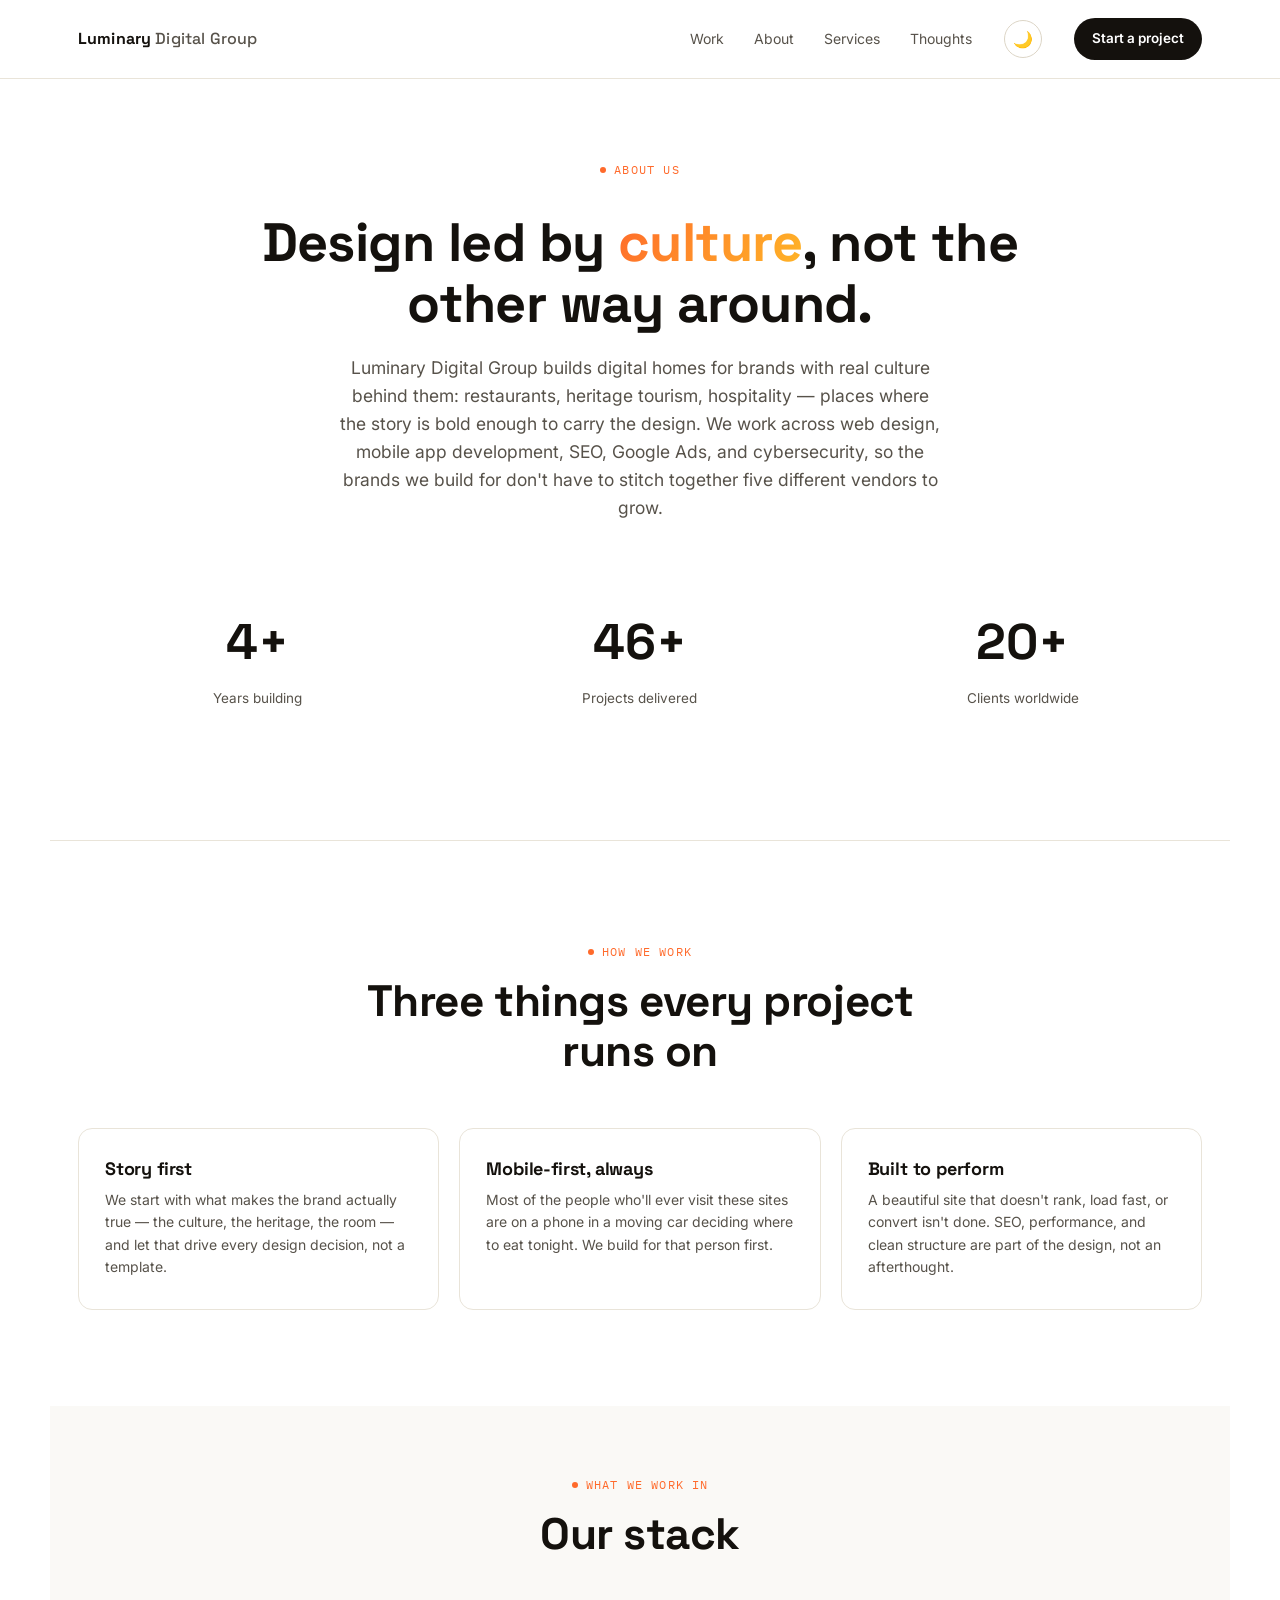
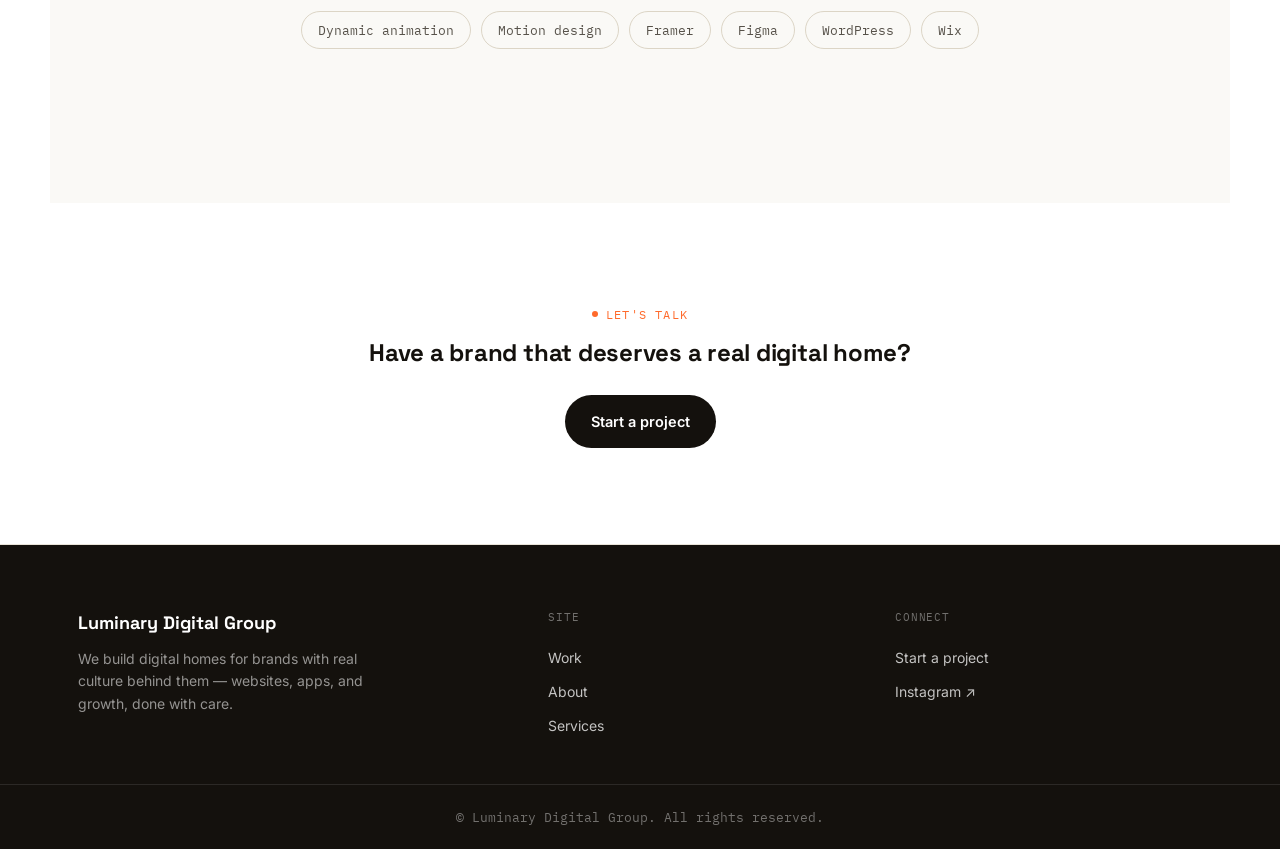
==== commit 211e42fe: "Rename about 2.html to about.html" ====
--- a/about.html
+++ b/about.html
@@ -43,6 +43,8 @@
 </style>
 </head>
 <body>
+
+<div class="grain" aria-hidden="true"></div>
 
 <header class="nav">
   <div class="nav-inner">
@@ -153,4 +155,3 @@
 <script src="script.js"></script>
 </body>
 </html>
-
--- a/styles.css
+++ b/styles.css
@@ -7,6 +7,7 @@
 :root{
   /* --- color --- */
   --paper:        #ffffff;
+  --paper-rgb:    255,255,255;
   --paper-warm:   #faf9f6;
   --card:         #f4f1ea;
   --ink:          #14110d;
@@ -15,6 +16,10 @@
   --line:         #e9e4d9;
   --line-strong:  #dcd5c6;
 
+  /* Always-dark surface — footer band, primary buttons — stays constant
+     in both themes on purpose, it's a brand accent, not themed text. */
+  --ink-solid:    #14110d;
+
   --orange:       #ff6a2b;
   --orange-soft:  #ff8a4d;
   --amber:        #ffb627;
@@ -31,6 +36,18 @@
   --radius-md: 14px;
   --radius-sm: 9px;
   --ease: cubic-bezier(.16,.8,.28,1);
+}
+
+html[data-theme="dark"]{
+  --paper:        #0d0b09;
+  --paper-rgb:    13,11,9;
+  --paper-warm:   #161310;
+  --card:         #1c1812;
+  --ink:          #f7f2ea;
+  --ink-soft:     #c9c2b4;
+  --ink-faint:    #8f877a;
+  --line:         rgba(250,243,235,0.1);
+  --line-strong:  rgba(250,243,235,0.18);
 }
 
 *, *::before, *::after{ box-sizing: border-box; }
@@ -45,6 +62,7 @@
   font-size: 16px;
   line-height: 1.6;
   -webkit-font-smoothing: antialiased;
+  transition: background-color .35s var(--ease), color .35s var(--ease);
 }
 
 h1, h2, h3, h4{
@@ -82,7 +100,7 @@
   position: sticky;
   top: 0;
   z-index: 50;
-  background: rgba(255,255,255,0.85);
+  background: rgba(var(--paper-rgb), 0.85);
   backdrop-filter: blur(14px);
   -webkit-backdrop-filter: blur(14px);
   border-bottom: 1px solid var(--line);
@@ -119,7 +137,7 @@
   display: inline-flex;
   align-items: center;
   gap: 8px;
-  background: var(--ink);
+  background: var(--ink-solid);
   color: #fff;
   padding: 10px 18px;
   border-radius: 100px;
@@ -128,6 +146,21 @@
   transition: transform .2s var(--ease), background .2s var(--ease);
 }
 .nav-cta:hover{ background: var(--orange); transform: translateY(-1px); }
+
+.theme-toggle{
+  width: 38px; height: 38px;
+  border-radius: 50%;
+  border: 1px solid var(--line-strong);
+  background: var(--paper);
+  color: var(--ink);
+  font-size: 16px;
+  display: inline-flex;
+  align-items: center;
+  justify-content: center;
+  cursor: pointer;
+  transition: border-color .2s var(--ease), transform .2s var(--ease);
+}
+.theme-toggle:hover{ border-color: var(--orange); transform: translateY(-1px); }
 
 .nav-toggle{ display: none; }
 
@@ -189,7 +222,7 @@
   cursor: pointer;
   transition: transform .2s var(--ease), filter .2s var(--ease), background .2s var(--ease);
 }
-.btn-primary{ background: var(--ink); color: #fff; }
+.btn-primary{ background: var(--ink-solid); color: #fff; }
 .btn-primary:hover{ background: var(--orange); transform: translateY(-2px); }
 .btn-outline{ background: transparent; color: var(--ink); border: 1.5px solid var(--line-strong); }
 .btn-outline:hover{ border-color: var(--orange); color: var(--orange); }
@@ -216,7 +249,7 @@
 
 .footer{
   border-top: 1px solid var(--line);
-  background: var(--ink);
+  background: var(--ink-solid);
   color: rgba(255,255,255,0.7);
 }
 .footer-inner{
@@ -244,6 +277,81 @@
 }
 
 /* ==========================================================================
+   Stat strip — shared across any page that shows the 4+/46+/20+ numbers
+   ========================================================================== */
+
+.stat-strip{
+  max-width: var(--maxw); margin: 60px auto 0; padding: 0 28px 90px;
+  display: grid; grid-template-columns: repeat(3, 1fr); gap: 24px;
+  border-bottom: 1px solid var(--line);
+}
+.stat{ text-align: center; padding-bottom: 40px; }
+.stat-num{ font-family: var(--font-display); font-size: clamp(34px, 5vw, 50px); font-weight: 700; }
+.stat-label{ font-size: 13.5px; color: var(--ink-soft); margin-top: 6px; }
+@media (max-width: 640px){ .stat-strip{ grid-template-columns: 1fr; } }
+
+.focus-line{
+  font-family: var(--font-mono); font-size: 13px; color: var(--ink-faint);
+  text-align: center; padding: 0 28px 90px; letter-spacing: 0.02em;
+}
+
+/* ==========================================================================
+   Our process
+   ========================================================================== */
+
+.process-grid{
+  display: grid; grid-template-columns: repeat(4, 1fr); gap: 4px;
+  position: relative;
+}
+@media (max-width: 860px){ .process-grid{ grid-template-columns: 1fr 1fr; gap: 24px; } }
+@media (max-width: 560px){ .process-grid{ grid-template-columns: 1fr; } }
+
+.process-step{
+  padding: 26px 22px 0; border-top: 2px solid var(--line-strong); position: relative;
+}
+.process-step:hover{ border-top-color: var(--orange); }
+.process-num{ font-family: var(--font-mono); font-size: 12.5px; color: var(--orange); }
+.process-step h3{ font-size: 18px; margin: 10px 0 8px; }
+.process-step p{ font-size: 13.5px; }
+.process-link{ display: inline-block; margin-top: 12px; font-size: 13px; font-weight: 600; color: var(--ink); }
+.process-link:hover{ color: var(--orange); }
+
+/* ==========================================================================
+   3D social orbit — soft, slow-rolling ring of social icons
+   ========================================================================== */
+
+.orbit-wrap{ display: flex; justify-content: center; padding: 20px 0 10px; }
+.orbit-stage{ perspective: 1000px; width: 100%; max-width: 420px; height: 240px; }
+.orbit-ring{
+  position: relative; width: 1px; height: 1px; margin: 120px auto 0;
+  transform-style: preserve-3d;
+  animation: orbit-spin 28s linear infinite;
+}
+@keyframes orbit-spin{
+  from{ transform: rotateY(0deg); }
+  to{ transform: rotateY(360deg); }
+}
+.orbit-item{
+  position: absolute; top: 0; left: 0; width: 60px; height: 60px; margin: -30px;
+  background: var(--paper); border: 1px solid var(--line-strong); border-radius: 50%;
+  display: flex; align-items: center; justify-content: center; color: var(--ink-soft);
+  box-shadow: 0 14px 34px -16px rgba(20,17,13,0.25);
+  backface-visibility: hidden;
+}
+.orbit-item svg{ width: 24px; height: 24px; }
+.orbit-item.is-linked{ cursor: pointer; }
+.orbit-item.is-linked:hover{ color: var(--orange); border-color: var(--orange); }
+.orbit-wrap:hover .orbit-ring{ animation-play-state: paused; }
+
+@media (prefers-reduced-motion: reduce){
+  .orbit-ring{ animation: none; }
+}
+@media (max-width: 640px){
+  .orbit-stage{ height: 200px; }
+  .orbit-ring{ margin-top: 100px; }
+}
+
+/* ==========================================================================
    Responsive helpers
    ========================================================================== */
 
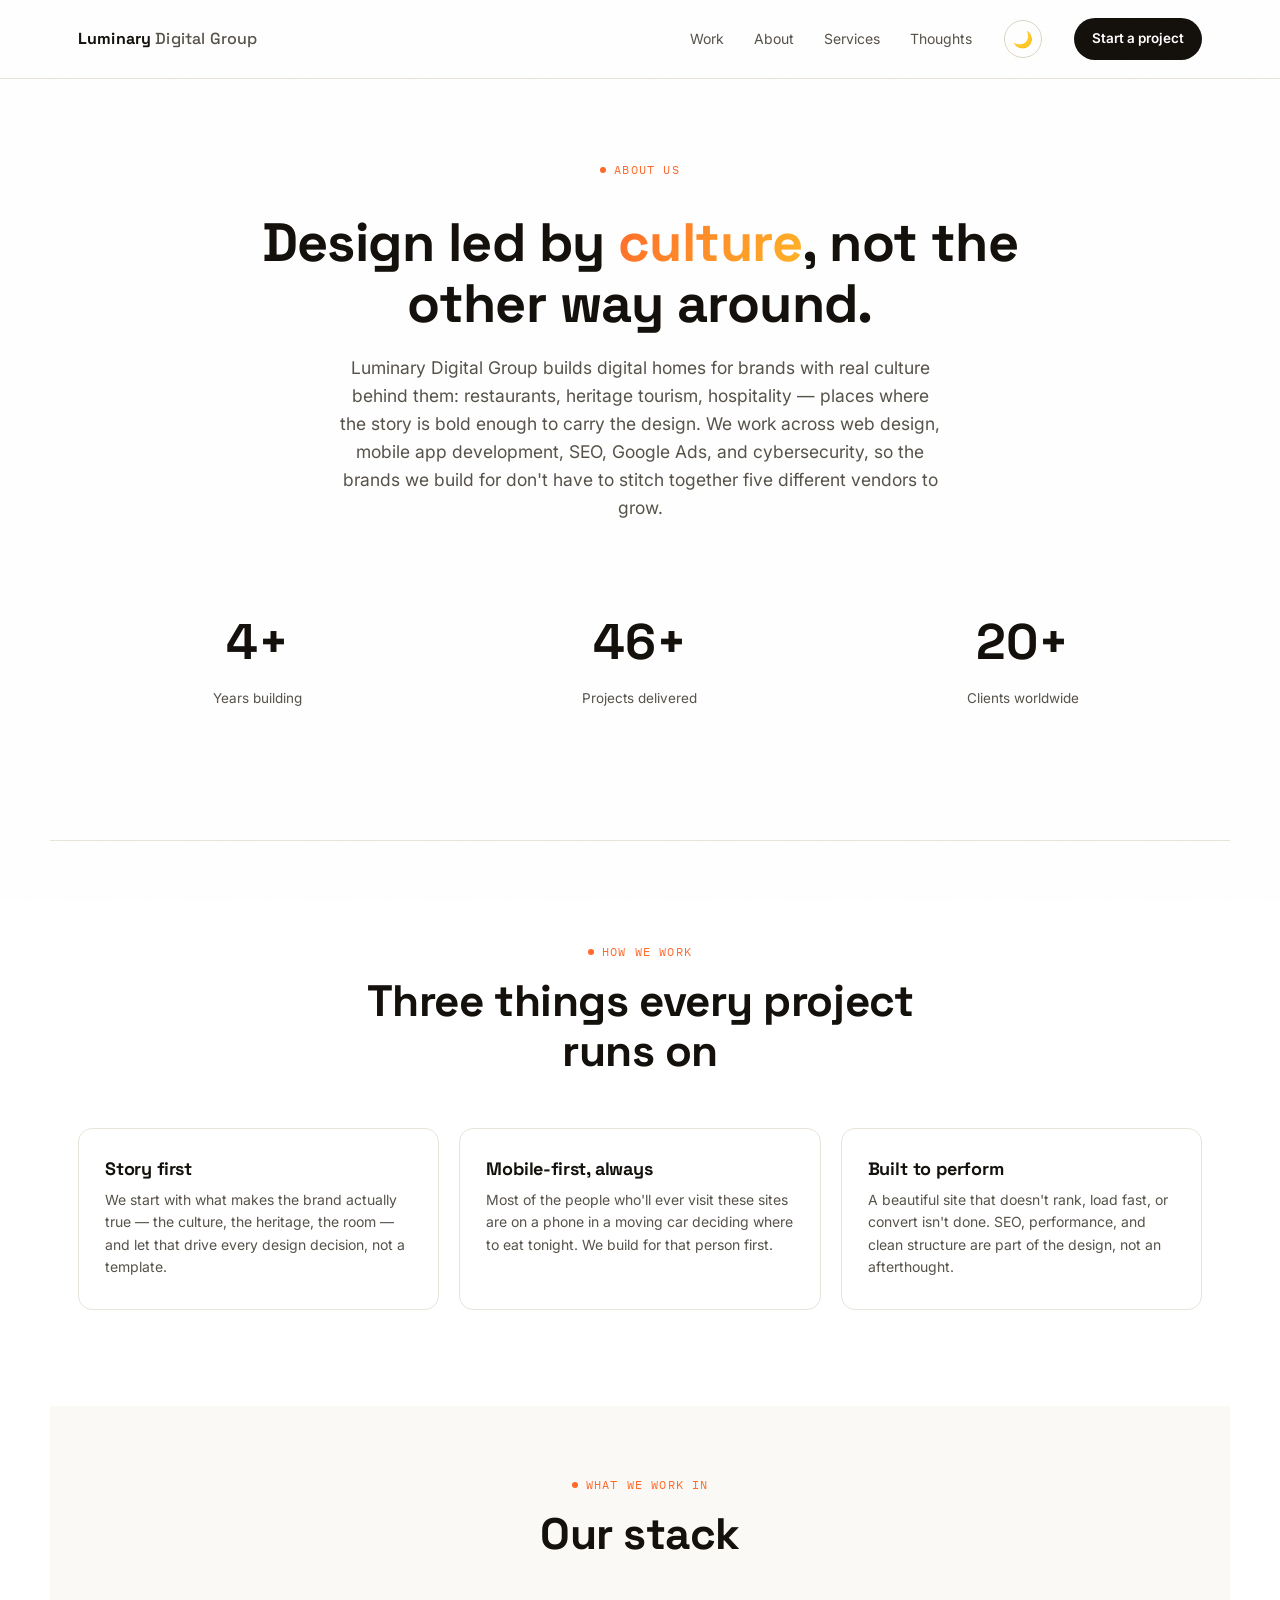
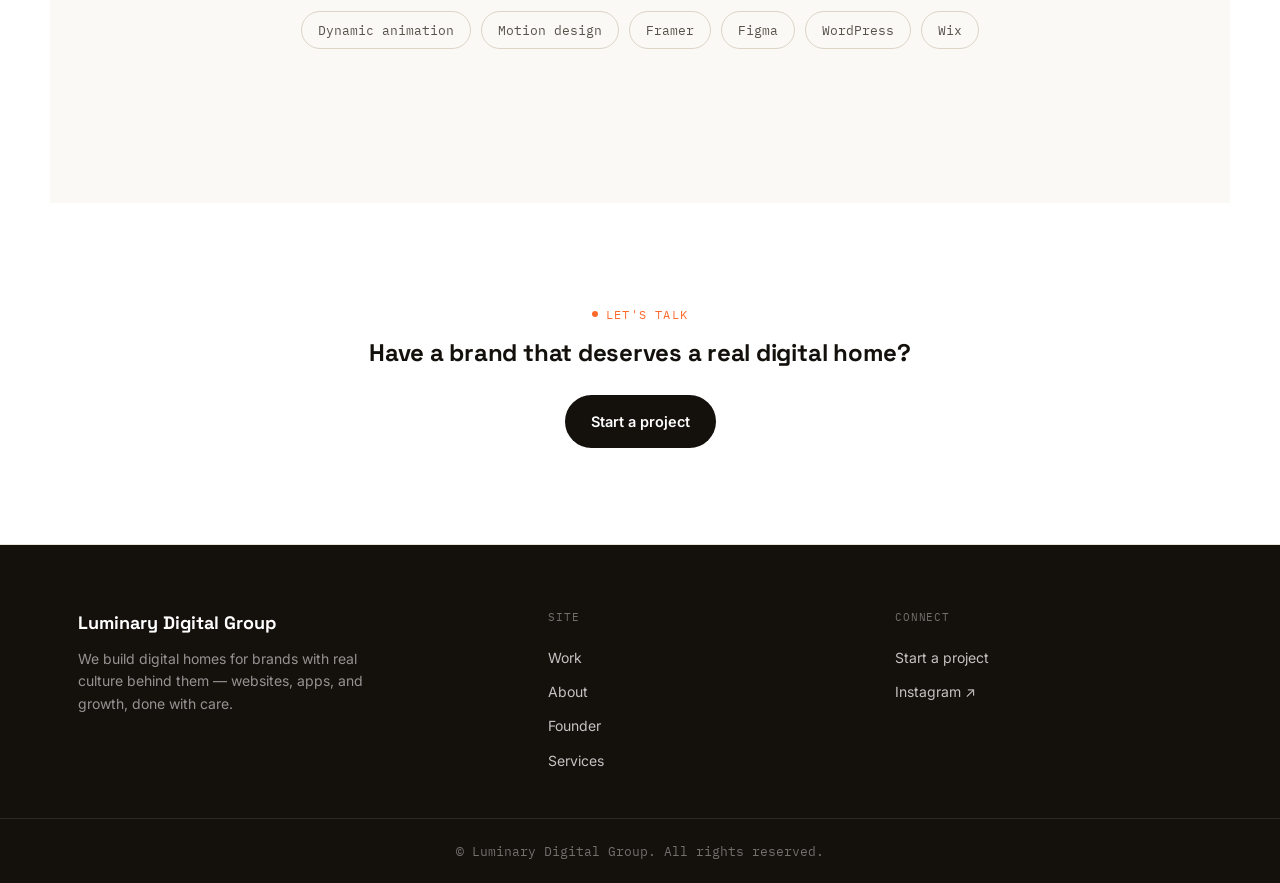
==== commit 158016bb: "Link founder page from About footer" ====
--- a/about.html
+++ b/about.html
@@ -141,6 +141,7 @@
       <div class="footer-col-title">Site</div>
       <a href="index.html#work">Work</a>
       <a href="about.html">About</a>
+      <a href="gabriel-uji.html">Founder</a>
       <a href="index.html#services">Services</a>
     </div>
     <div class="footer-col">
--- a/styles.css
+++ b/styles.css
@@ -352,6 +352,58 @@
 }
 
 /* ==========================================================================
+   Subtle grain texture — adds tactile depth without fighting the white
+   canvas. Works in both themes.
+   ========================================================================== */
+
+.grain{
+  position: fixed; inset: 0; pointer-events: none; z-index: 999;
+  opacity: 0.035; mix-blend-mode: multiply;
+  background-image: url("data:image/svg+xml,%3Csvg xmlns='http://www.w3.org/2000/svg' width='120' height='120'%3E%3Cfilter id='n'%3E%3CfeTurbulence type='fractalNoise' baseFrequency='0.9' numOctaves='2' stitchTiles='stitch'/%3E%3C/filter%3E%3Crect width='100%25' height='100%25' filter='url(%23n)'/%3E%3C/svg%3E");
+}
+html[data-theme="dark"] .grain{ mix-blend-mode: overlay; opacity: 0.05; }
+
+/* ==========================================================================
+   Infinite marquee — "businesses we've worked with," looping seamlessly
+   ========================================================================== */
+
+.marquee-wrap{
+  overflow: hidden;
+  border-top: 1px solid var(--line);
+  border-bottom: 1px solid var(--line);
+  padding: 22px 0;
+  margin: 0 auto 90px;
+  max-width: var(--maxw);
+  -webkit-mask-image: linear-gradient(90deg, transparent, #000 8%, #000 92%, transparent);
+  mask-image: linear-gradient(90deg, transparent, #000 8%, #000 92%, transparent);
+}
+.marquee-track{
+  display: flex;
+  align-items: center;
+  gap: 14px;
+  width: max-content;
+  animation: marquee-scroll 26s linear infinite;
+}
+.marquee-wrap:hover .marquee-track{ animation-play-state: paused; }
+.marquee-item{
+  font-family: var(--font-display);
+  font-size: 19px;
+  font-weight: 600;
+  color: var(--ink-faint);
+  white-space: nowrap;
+  transition: color .2s var(--ease);
+}
+.marquee-wrap:hover .marquee-item{ color: var(--ink-soft); }
+.marquee-dot{ color: var(--orange); font-size: 19px; }
+@keyframes marquee-scroll{
+  from{ transform: translateX(0); }
+  to{ transform: translateX(-50%); }
+}
+@media (prefers-reduced-motion: reduce){
+  .marquee-track{ animation: none; }
+}
+
+/* ==========================================================================
    Responsive helpers
    ========================================================================== */
 
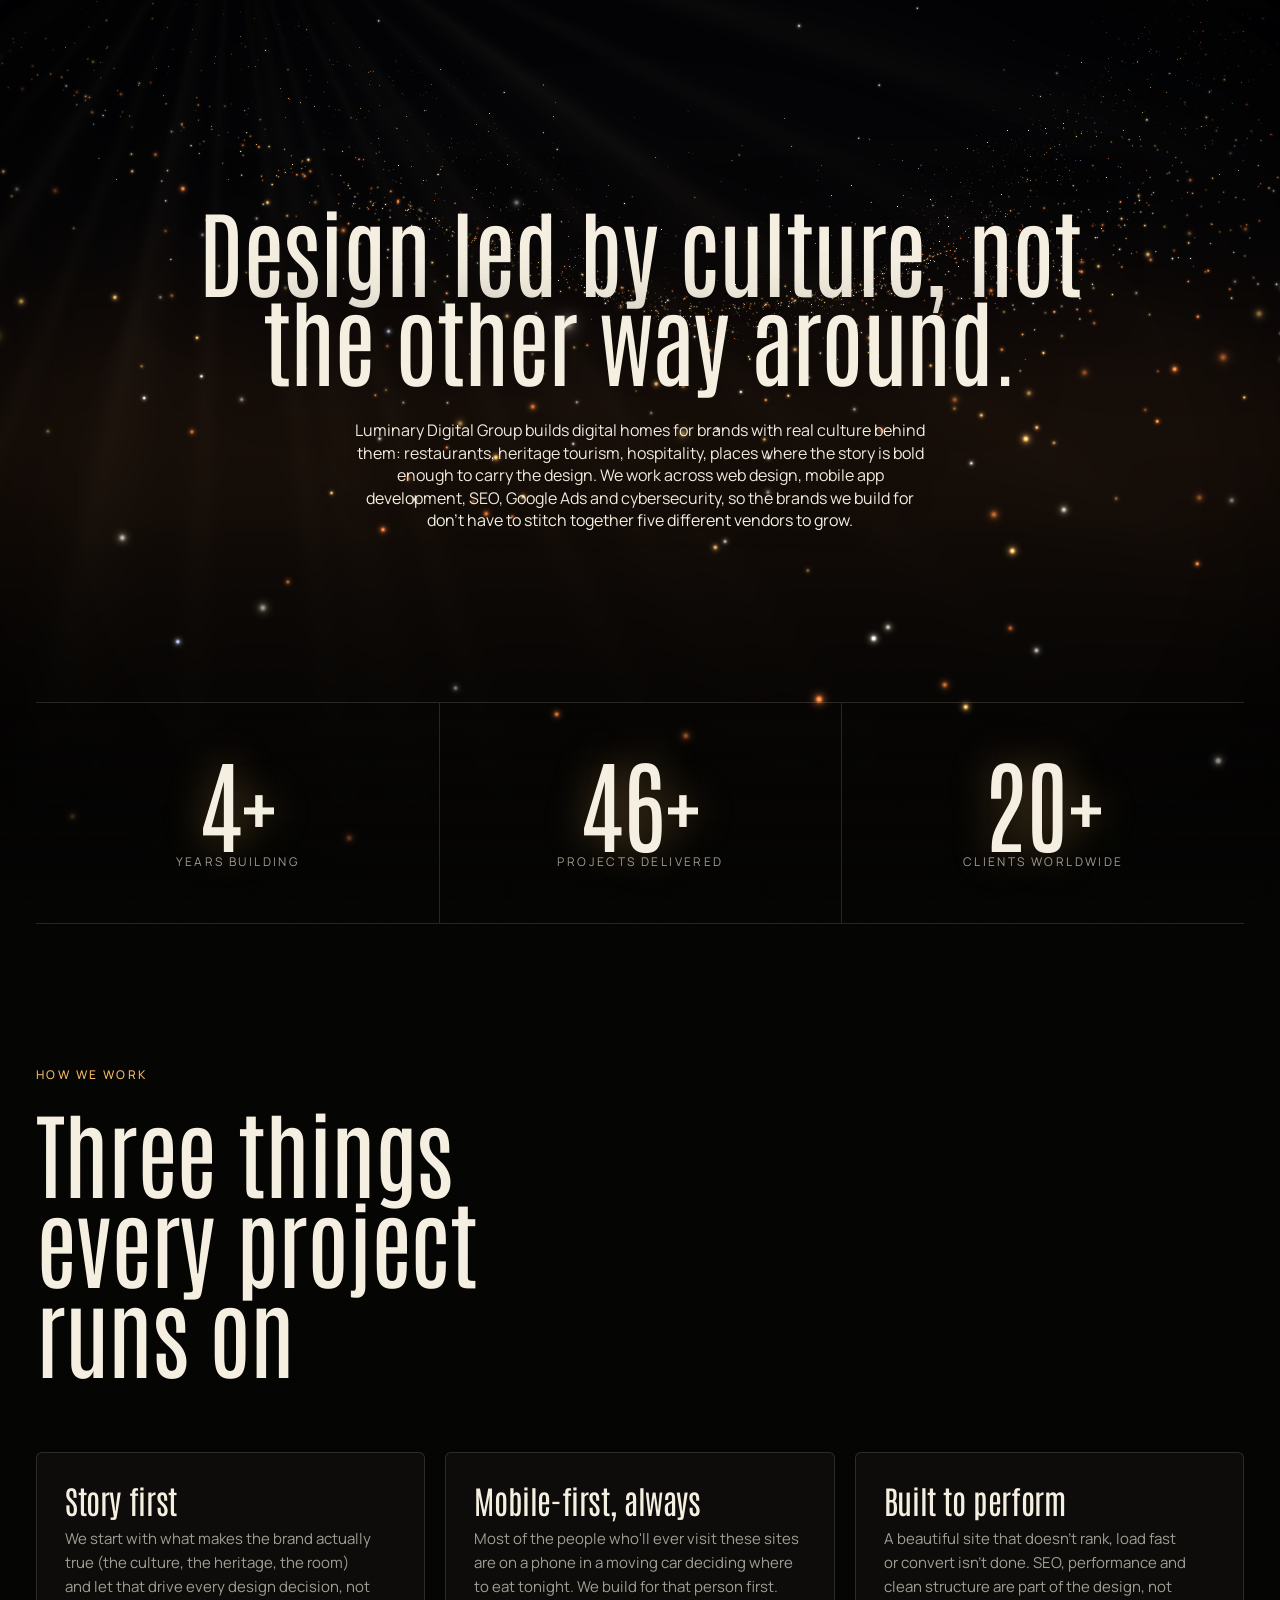
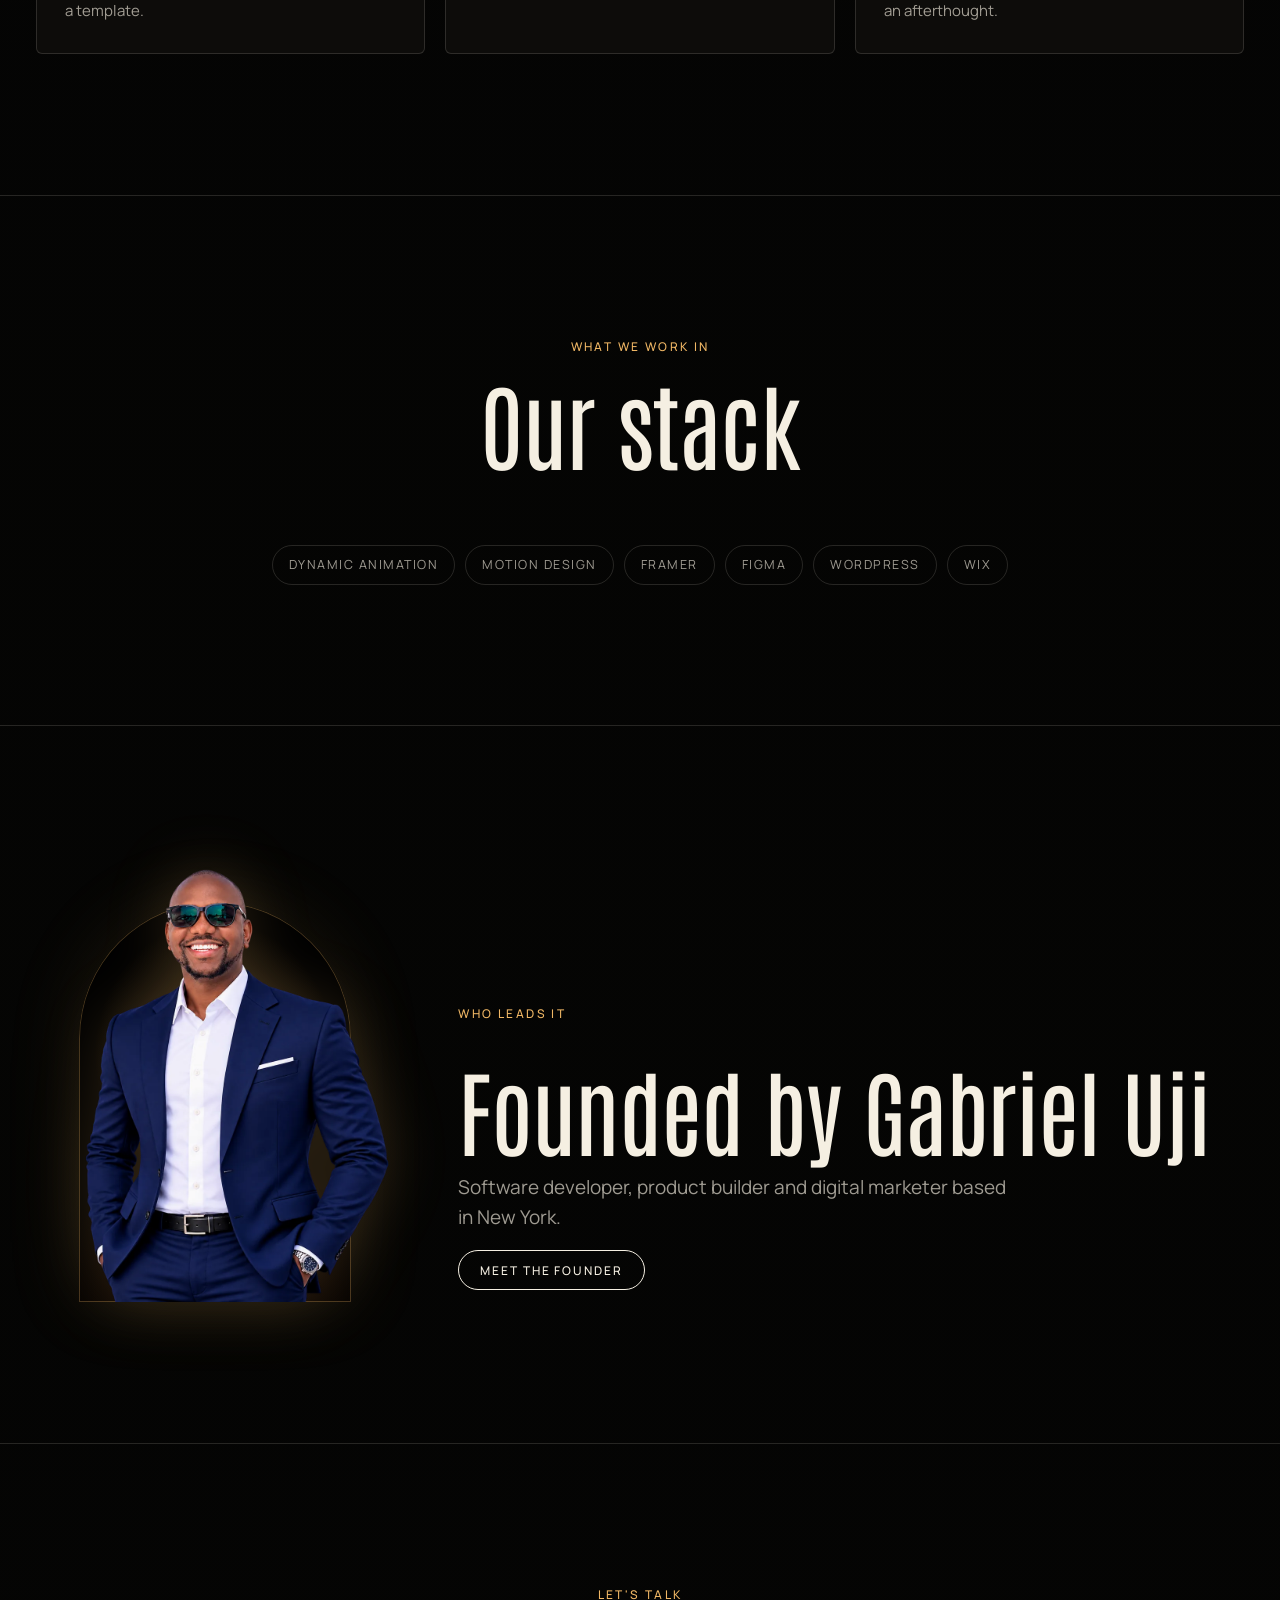
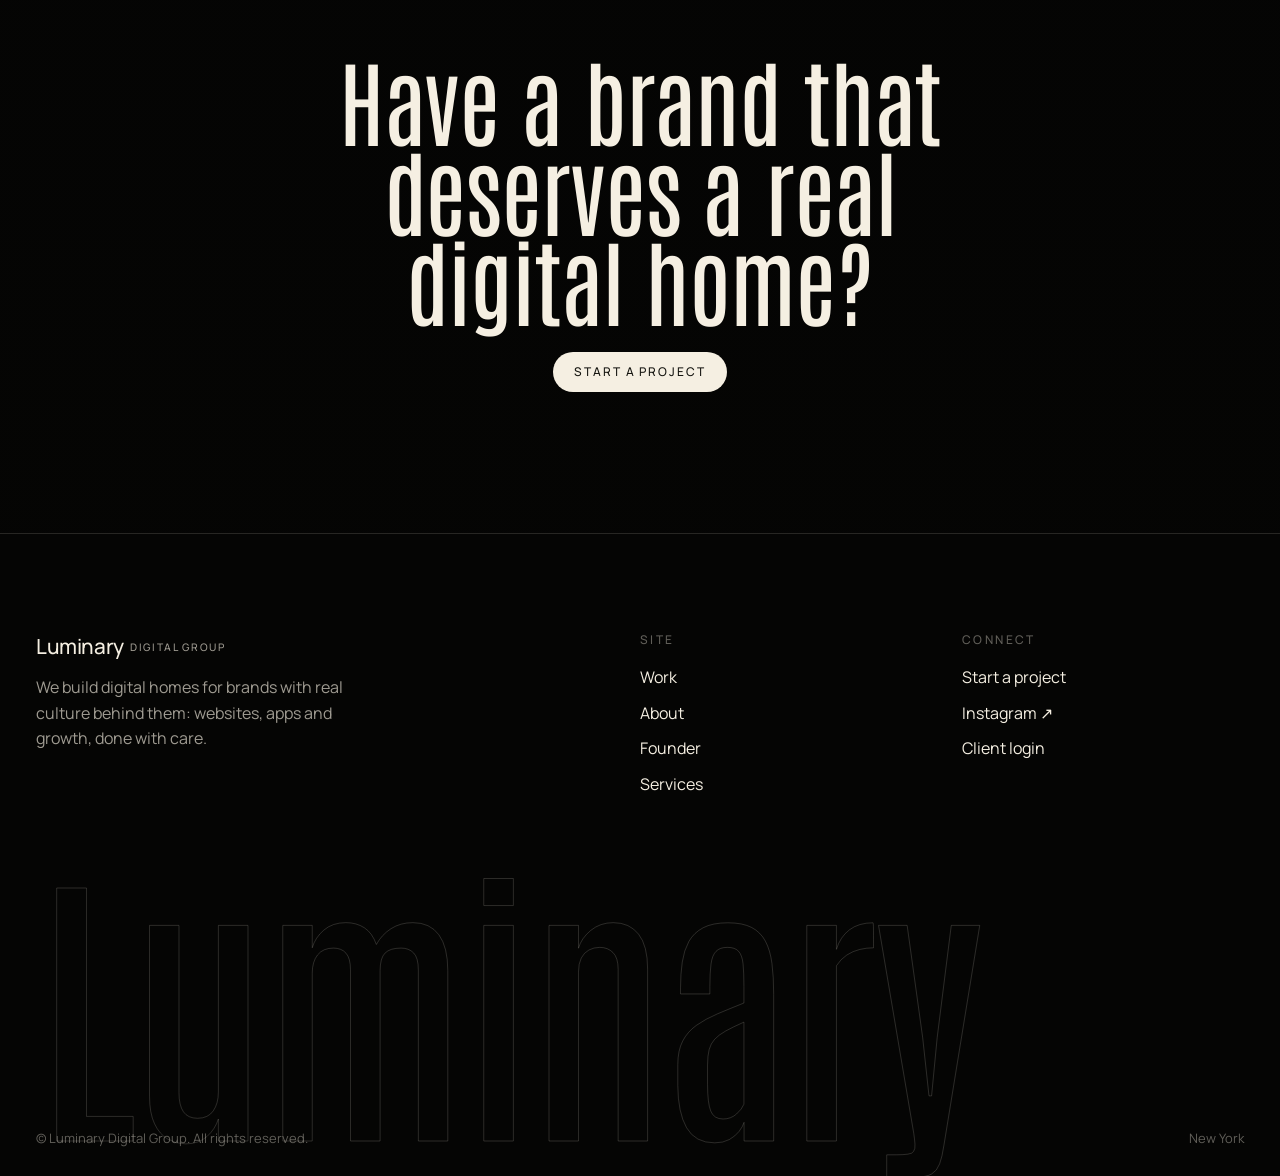
==== commit 273cef8c: "Rebrand: night valley identity, founder portrait" ====
--- a/about.html
+++ b/about.html
@@ -2,157 +2,129 @@
 <html lang="en">
 <head>
 <meta charset="UTF-8" />
-<meta name="viewport" content="width=device-width, initial-scale=1.0" />
-<script>
-  (function(){
-    try{
-      if (localStorage.getItem("luminaryTheme") === "dark"){
-        document.documentElement.setAttribute("data-theme", "dark");
-      }
-    } catch(e){}
-  })();
-</script>
+<meta name="viewport" content="width=device-width, initial-scale=1.0, viewport-fit=cover" />
 <title>About — Luminary Digital Group</title>
+<meta name="claude:viewport-fit-sides" content="cover" />
 <meta name="description" content="Luminary Digital Group is a web design, app development, and growth studio for brands with real culture behind them." />
-
+<link rel="canonical" href="https://luminarydigitalgroup.com/about" />
+<meta name="theme-color" content="#050504" />
+<script>document.documentElement.classList.add("js");</script>
 <link rel="preconnect" href="https://fonts.googleapis.com" />
 <link rel="preconnect" href="https://fonts.gstatic.com" crossorigin />
-<link href="https://fonts.googleapis.com/css2?family=Space+Grotesk:wght@500;600;700&family=Inter:wght@400;500;600&family=IBM+Plex+Mono:wght@400;500;600&display=swap" rel="stylesheet" />
+<link href="https://fonts.googleapis.com/css2?family=Antonio:wght@400&family=Manrope:wght@400;500&display=swap" rel="stylesheet" />
 <link rel="stylesheet" href="styles.css" />
+</head>
+<body class="page-about">
 
-<style>
-  .about-hero{ padding: 76px 28px 20px; }
-  .about-hero-inner{ max-width: 760px; margin: 0 auto; text-align: center; }
-  .about-hero h1{ font-size: clamp(34px, 5.5vw, 54px); margin: 18px 0 20px; }
-  .about-hero p{ font-size: 17.5px; max-width: 600px; margin: 0 auto; }
+<div id="valley" aria-hidden="true"><div class="vignette"></div><div class="grain"></div></div>
+<div class="loader" id="loader" aria-hidden="true"><span></span></div>
 
-  .value-grid{ display: grid; grid-template-columns: repeat(3, 1fr); gap: 20px; }
-  @media (max-width: 860px){ .value-grid{ grid-template-columns: 1fr; } }
-  .value-card{ background: var(--paper); border: 1px solid var(--line); border-radius: var(--radius-md); padding: 30px 26px; }
-  .value-card h3{ font-size: 18px; margin-bottom: 10px; }
-  .value-card p{ font-size: 14px; }
-
-  .focus-block{
-    max-width: var(--maxw); margin: 0 auto; padding: 0 28px 90px;
-    display: flex; flex-wrap: wrap; gap: 10px; justify-content: center;
-  }
-  .focus-chip{
-    font-family: var(--font-mono); font-size: 12.5px; color: var(--ink-soft);
-    border: 1px solid var(--line-strong); border-radius: 100px; padding: 8px 16px;
-  }
-</style>
-</head>
-<body>
-
-<div class="grain" aria-hidden="true"></div>
-
-<header class="nav">
-  <div class="nav-inner">
-    <a href="index.html" class="brand-word">Luminary<span class="brand-word-light">Digital&nbsp;Group</span></a>
-    <nav class="nav-links">
-      <a href="index.html#work">Work</a>
-      <a href="about.html">About</a>
-      <a href="index.html#services">Services</a>
-      <a href="index.html#thoughts">Thoughts</a>
-    </nav>
-    <button class="theme-toggle" id="themeToggle" type="button" aria-label="Toggle dark mode">🌙</button>
-    <a href="index.html#contact" class="nav-cta">Start a project</a>
-  </div>
+<header class="site-head ui-fade">
+  <a class="logo" href="index.html" aria-label="Luminary Digital Group, home">Luminary<small>Digital Group</small></a>
+  <nav class="site-nav" aria-label="Main">
+    <a href="index.html#work">Work</a>
+    <a href="about.html" aria-current="page">About</a>
+    <a href="index.html#services">Services</a>
+    <a href="index.html#thoughts">Thoughts</a>
+    <button class="menu-btn" id="menuBtn" type="button" aria-expanded="false" aria-controls="menuSheet">Menu</button>
+    <a class="pill" href="index.html#contact">Start a project</a>
+  </nav>
 </header>
+<nav class="menu-sheet" id="menuSheet" aria-label="Menu">
+  <a href="index.html#work">Work</a>
+  <a href="about.html">About</a>
+  <a href="index.html#services">Services</a>
+  <a href="index.html#thoughts">Thoughts</a>
+  <a href="gabriel-uji.html">Founder</a>
+  <a href="index.html#contact">Start a project</a>
+  <a class="small" href="https://portal.luminarydigitalgroup.com/login/">Client login</a>
+</nav>
 
 <main>
 
-  <section class="about-hero">
-    <div class="about-hero-inner reveal">
-      <span class="section-eyebrow" style="justify-content:center;">About us</span>
-      <h1>Design led by <span class="accent-text">culture</span>, not the other way around.</h1>
-      <p>
-        Luminary Digital Group builds digital homes for brands with real culture behind
-        them: restaurants, heritage tourism, hospitality — places where the story is bold
-        enough to carry the design. We work across web design, mobile app development,
-        SEO, Google Ads, and cybersecurity, so the brands we build for don't have to
-        stitch together five different vendors to grow.
-      </p>
-    </div>
+  <section class="hero sub">
+    <p class="kicker ui-fade">About us</p>
+    <h1>Design led by culture, not the other way around.</h1>
+    <p class="cap">Luminary Digital Group builds digital homes for brands with real culture behind them: restaurants, heritage tourism, hospitality, places where the story is bold enough to carry the design. We work across web design, mobile app development, SEO, Google Ads and cybersecurity, so the brands we build for don't have to stitch together five different vendors to grow.</p>
   </section>
 
-  <div class="stat-strip reveal">
-    <div class="stat"><div class="stat-num">4+</div><div class="stat-label">Years building</div></div>
-    <div class="stat"><div class="stat-num">46+</div><div class="stat-label">Projects delivered</div></div>
-    <div class="stat"><div class="stat-num">20+</div><div class="stat-label">Clients worldwide</div></div>
-  </div>
+  <div class="veil">
 
-  <section class="section" id="approach">
-    <div class="section-head center reveal" style="margin-left:auto;margin-right:auto;">
-      <span class="section-eyebrow" style="justify-content:center;">How we work</span>
-      <h2>Three things every project runs on</h2>
+    <div class="wrap">
+      <div class="stats reveal">
+        <div class="stat"><b>4+</b><span>Years building</span></div>
+        <div class="stat"><b>46+</b><span>Projects delivered</span></div>
+        <div class="stat"><b>20+</b><span>Clients worldwide</span></div>
+      </div>
     </div>
 
-    <div class="value-grid">
-      <div class="value-card reveal">
-        <h3>Story first</h3>
-        <p>We start with what makes the brand actually true — the culture, the heritage, the room — and let that drive every design decision, not a template.</p>
+    <section class="band" id="approach">
+      <div class="wrap">
+        <div class="head-row reveal">
+          <div>
+            <span class="label">How we work</span>
+            <h2>Three things every project runs on</h2>
+          </div>
+        </div>
+        <div class="cards">
+          <div class="card reveal"><h3>Story first</h3><p>We start with what makes the brand actually true (the culture, the heritage, the room) and let that drive every design decision, not a template.</p></div>
+          <div class="card reveal"><h3>Mobile-first, always</h3><p>Most of the people who'll ever visit these sites are on a phone in a moving car deciding where to eat tonight. We build for that person first.</p></div>
+          <div class="card reveal"><h3>Built to perform</h3><p>A beautiful site that doesn't rank, load fast or convert isn't done. SEO, performance and clean structure are part of the design, not an afterthought.</p></div>
+        </div>
       </div>
-      <div class="value-card reveal">
-        <h3>Mobile-first, always</h3>
-        <p>Most of the people who'll ever visit these sites are on a phone in a moving car deciding where to eat tonight. We build for that person first.</p>
+    </section>
+
+    <section class="band">
+      <div class="wrap">
+        <div class="head-row reveal" style="justify-content:center;text-align:center">
+          <div>
+            <span class="label">What we work in</span>
+            <h2 style="margin:0 auto">Our stack</h2>
+          </div>
+        </div>
+        <div class="chips reveal"><span>Dynamic animation</span><span>Motion design</span><span>Framer</span><span>Figma</span><span>WordPress</span><span>Wix</span></div>
       </div>
-      <div class="value-card reveal">
-        <h3>Built to perform</h3>
-        <p>A beautiful site that doesn't rank, load fast, or convert isn't done. SEO, performance, and clean structure are part of the design, not an afterthought.</p>
+    </section>
+
+    <section class="band">
+      <div class="wrap founder-strip reveal">
+        <figure class="portrait small"><img src="gabriel-uji-portrait.webp" width="900" height="1112" alt="Gabriel Uji, founder of Luminary Digital Group" loading="lazy" /></figure>
+        <div class="founder-strip-text">
+          <span class="label">Who leads it</span>
+          <h2>Founded by Gabriel Uji</h2>
+          <p class="lede">Software developer, product builder and digital marketer based in New York.</p>
+          <a class="ghost" href="gabriel-uji.html">Meet the founder</a>
+        </div>
       </div>
-    </div>
-  </section>
+    </section>
 
-  <section class="section section-alt tight">
-    <div class="section-head center reveal" style="margin-left:auto;margin-right:auto;">
-      <span class="section-eyebrow" style="justify-content:center;">What we work in</span>
-      <h2>Our stack</h2>
-    </div>
-    <div class="focus-block reveal">
-      <span class="focus-chip">Dynamic animation</span>
-      <span class="focus-chip">Motion design</span>
-      <span class="focus-chip">Framer</span>
-      <span class="focus-chip">Figma</span>
-      <span class="focus-chip">WordPress</span>
-      <span class="focus-chip">Wix</span>
-    </div>
-  </section>
+    <section class="band">
+      <div class="wrap cta reveal">
+        <span class="label">Let's talk</span>
+        <h2>Have a brand that deserves a real digital home?</h2>
+        <a class="pill" href="index.html#contact">Start a project</a>
+      </div>
+    </section>
 
-  <section class="section" style="text-align:center;">
-    <div class="reveal">
-      <span class="section-eyebrow" style="justify-content:center;">Let's talk</span>
-      <h2>Have a brand that deserves a real digital home?</h2>
-      <div class="hero-cta" style="margin-top:28px;">
-        <a href="index.html#contact" class="btn btn-primary">Start a project</a>
-      </div>
-    </div>
-  </section>
-
+  </div>
 </main>
 
-<footer class="footer">
-  <div class="footer-inner">
-    <div>
-      <div class="footer-brand">Luminary Digital Group</div>
-      <p>We build digital homes for brands with real culture behind them — websites, apps, and growth, done with care.</p>
+<footer class="site-foot">
+  <div class="wrap">
+    <div class="foot-grid">
+      <div>
+        <span class="logo">Luminary<small>Digital Group</small></span>
+        <p>We build digital homes for brands with real culture behind them: websites, apps and growth, done with care.</p>
+      </div>
+      <div class="foot-col"><b>Site</b><a href="index.html#work">Work</a><a href="about.html">About</a><a href="gabriel-uji.html">Founder</a><a href="index.html#services">Services</a></div>
+      <div class="foot-col"><b>Connect</b><a href="index.html#contact">Start a project</a><a href="https://www.instagram.com/mr_eyanu/" target="_blank" rel="noopener">Instagram ↗</a><a href="https://portal.luminarydigitalgroup.com/login/">Client login</a></div>
     </div>
-    <div class="footer-col">
-      <div class="footer-col-title">Site</div>
-      <a href="index.html#work">Work</a>
-      <a href="about.html">About</a>
-      <a href="gabriel-uji.html">Founder</a>
-      <a href="index.html#services">Services</a>
-    </div>
-    <div class="footer-col">
-      <div class="footer-col-title">Connect</div>
-      <a href="index.html#contact">Start a project</a>
-      <a href="https://www.instagram.com/mr_eyanu/" target="_blank" rel="noopener">Instagram ↗</a>
-    </div>
+    <div class="foot-mark" aria-hidden="true">Luminary</div>
+    <div class="foot-bottom"><span>© Luminary Digital Group. All rights reserved.</span><span>New York</span></div>
   </div>
-  <div class="footer-bottom">© Luminary Digital Group. All rights reserved.</div>
 </footer>
 
+<script src="valley.js"></script>
 <script src="script.js"></script>
 </body>
 </html>
--- a/styles.css
+++ b/styles.css
@@ -1,413 +1,377 @@
 /* ==========================================================================
-   Luminary Digital Group — Site-wide design system
-   White canvas, orange as a precise signal color, confident type,
-   metrics-led project cards. Shared across every page.
+   Luminary Digital Group — night valley identity
+   Layout: a fixed WebGL valley of lantern lights behind every page; a full-screen
+   hero sits on it, then content bands scroll over a near-opaque night veil.
    ========================================================================== */
-
 :root{
-  /* --- color --- */
-  --paper:        #ffffff;
-  --paper-rgb:    255,255,255;
-  --paper-warm:   #faf9f6;
-  --card:         #f4f1ea;
-  --ink:          #14110d;
-  --ink-soft:     #57524a;
-  --ink-faint:    #928c80;
-  --line:         #e9e4d9;
-  --line-strong:  #dcd5c6;
-
-  /* Always-dark surface — footer band, primary buttons — stays constant
-     in both themes on purpose, it's a brand accent, not themed text. */
-  --ink-solid:    #14110d;
-
-  --orange:       #ff6a2b;
-  --orange-soft:  #ff8a4d;
-  --amber:        #ffb627;
-  --grad-brand:   linear-gradient(120deg, var(--orange) 0%, var(--amber) 100%);
-
-  /* --- type --- */
-  --font-display: "Space Grotesk", "Inter", sans-serif;
-  --font-body:    "Inter", sans-serif;
-  --font-mono:    "IBM Plex Mono", monospace;
-
-  /* --- layout --- */
-  --maxw: 1180px;
-  --radius-lg: 20px;
-  --radius-md: 14px;
-  --radius-sm: 9px;
-  --ease: cubic-bezier(.16,.8,.28,1);
-}
-
-html[data-theme="dark"]{
-  --paper:        #0d0b09;
-  --paper-rgb:    13,11,9;
-  --paper-warm:   #161310;
-  --card:         #1c1812;
-  --ink:          #f7f2ea;
-  --ink-soft:     #c9c2b4;
-  --ink-faint:    #8f877a;
-  --line:         rgba(250,243,235,0.1);
-  --line-strong:  rgba(250,243,235,0.18);
-}
-
-*, *::before, *::after{ box-sizing: border-box; }
-
-html{ scroll-behavior: smooth; }
-
+  /* colour */
+  --night:#050504;          /* page ground */
+  --night-raised:#0d0c0a;   /* cards, inputs */
+  --cream:#f5efe2;          /* all type */
+  --cream-dim:rgba(245,239,226,.64);
+  --cream-faint:rgba(245,239,226,.38);
+  --line:rgba(245,239,226,.14);
+  --lantern:#f0b765;        /* the one accent: lantern gold */
+  --on-cream:#151510;       /* dark text on the cream pill */
+  /* type */
+  --display:"Antonio","Arial Narrow","Roboto Condensed",sans-serif;
+  --body:"Manrope",system-ui,-apple-system,"Segoe UI",sans-serif;
+  /* scale unit from the hero spec: 1px at 1600x900 */
+  --u:min(calc(100vw / 1600), calc(100vh / 900));
+  --gutter-x:max(16px, env(safe-area-inset-left, 0px));
+  --gutter-r:max(16px, env(safe-area-inset-right, 0px));
+  --maxw:1240px;
+  --ease:cubic-bezier(.2,.7,.2,1);
+  color-scheme:dark;
+}
+
+*{box-sizing:border-box;margin:0;padding:0}
+html{background:var(--night);scroll-behavior:smooth}
 body{
-  margin: 0;
-  background: var(--paper);
-  color: var(--ink);
-  font-family: var(--font-body);
-  font-size: 16px;
-  line-height: 1.6;
-  -webkit-font-smoothing: antialiased;
-  transition: background-color .35s var(--ease), color .35s var(--ease);
-}
-
-h1, h2, h3, h4{
-  font-family: var(--font-display);
-  color: var(--ink);
-  line-height: 1.12;
-  margin: 0;
-  letter-spacing: -0.01em;
-}
-
-p{ margin: 0; color: var(--ink-soft); }
-a{ color: inherit; text-decoration: none; }
-ul{ margin: 0; padding: 0; list-style: none; }
-img{ max-width: 100%; display: block; }
-button{ font-family: inherit; }
-
-:focus-visible{
-  outline: 2px solid var(--orange);
-  outline-offset: 3px;
-  border-radius: 4px;
-}
-
-.accent-text{
-  background: var(--grad-brand);
-  -webkit-background-clip: text;
-  background-clip: text;
-  color: transparent;
-}
-
-/* ==========================================================================
-   Nav
-   ========================================================================== */
-
-.nav{
-  position: sticky;
-  top: 0;
-  z-index: 50;
-  background: rgba(var(--paper-rgb), 0.85);
-  backdrop-filter: blur(14px);
-  -webkit-backdrop-filter: blur(14px);
-  border-bottom: 1px solid var(--line);
-}
-
-.nav-inner{
-  max-width: var(--maxw);
-  margin: 0 auto;
-  padding: 18px 28px;
-  display: flex;
-  align-items: center;
-  gap: 32px;
-}
-
-.brand-word{
-  font-family: var(--font-display);
-  font-weight: 700;
-  font-size: 16px;
-  letter-spacing: 0.01em;
-  margin-right: auto;
-  white-space: nowrap;
-}
-.brand-word-light{ color: var(--ink-soft); font-weight: 500; margin-left: 4px; }
-
-.nav-links{ display: flex; gap: 30px; align-items: center; }
-.nav-links a{
-  font-size: 14px;
-  color: var(--ink-soft);
-  transition: color .2s var(--ease);
-}
-.nav-links a:hover{ color: var(--ink); }
-
-.nav-cta{
-  display: inline-flex;
-  align-items: center;
-  gap: 8px;
-  background: var(--ink-solid);
-  color: #fff;
-  padding: 10px 18px;
-  border-radius: 100px;
-  font-size: 13.5px;
-  font-weight: 600;
-  transition: transform .2s var(--ease), background .2s var(--ease);
-}
-.nav-cta:hover{ background: var(--orange); transform: translateY(-1px); }
-
-.theme-toggle{
-  width: 38px; height: 38px;
-  border-radius: 50%;
-  border: 1px solid var(--line-strong);
-  background: var(--paper);
-  color: var(--ink);
-  font-size: 16px;
-  display: inline-flex;
-  align-items: center;
-  justify-content: center;
-  cursor: pointer;
-  transition: border-color .2s var(--ease), transform .2s var(--ease);
-}
-.theme-toggle:hover{ border-color: var(--orange); transform: translateY(-1px); }
-
-.nav-toggle{ display: none; }
-
-@media (max-width: 860px){
-  .nav-links{ display: none; }
-  .nav-toggle{ display: block; background: none; border: 1px solid var(--line-strong); border-radius: 8px; padding: 8px 10px; }
-}
-
-/* ==========================================================================
-   Section shell
-   ========================================================================== */
-
-.section{
-  max-width: var(--maxw);
-  margin: 0 auto;
-  padding: 96px 28px;
-}
-.section.tight{ padding: 64px 28px; }
-.section-alt{ background: var(--paper-warm); }
-
-.section-head{ max-width: 640px; margin-bottom: 52px; }
-.section-head.center{ margin-left: auto; margin-right: auto; text-align: center; }
-
-.section-eyebrow{
-  display: inline-flex;
-  align-items: center;
-  gap: 8px;
-  font-family: var(--font-mono);
-  font-size: 12px;
-  letter-spacing: 0.1em;
-  text-transform: uppercase;
-  color: var(--orange);
-  margin-bottom: 16px;
-}
-.section-eyebrow::before{
-  content: "";
-  width: 6px; height: 6px;
-  border-radius: 50%;
-  background: var(--orange);
-}
-
-.section-head h2{ font-size: clamp(28px, 4vw, 44px); margin-bottom: 16px; }
-.section-lede{ font-size: 16.5px; }
-
-/* ==========================================================================
-   Buttons
-   ========================================================================== */
-
-.btn{
-  display: inline-flex;
-  align-items: center;
-  justify-content: center;
-  gap: 9px;
-  border: none;
-  border-radius: 100px;
-  padding: 15px 26px;
-  font-size: 14.5px;
-  font-weight: 600;
-  cursor: pointer;
-  transition: transform .2s var(--ease), filter .2s var(--ease), background .2s var(--ease);
-}
-.btn-primary{ background: var(--ink-solid); color: #fff; }
-.btn-primary:hover{ background: var(--orange); transform: translateY(-2px); }
-.btn-outline{ background: transparent; color: var(--ink); border: 1.5px solid var(--line-strong); }
-.btn-outline:hover{ border-color: var(--orange); color: var(--orange); }
-
-/* ==========================================================================
-   Reveal on scroll
-   ========================================================================== */
-
-.reveal{
-  opacity: 0;
-  transform: translateY(22px);
-  transition: opacity .7s var(--ease), transform .7s var(--ease);
-}
-.reveal.is-visible{ opacity: 1; transform: translateY(0); }
-
-@media (prefers-reduced-motion: reduce){
-  html{ scroll-behavior: auto; }
-  .reveal{ opacity: 1; transform: none; transition: none; }
-}
-
-/* ==========================================================================
-   Footer
-   ========================================================================== */
-
-.footer{
-  border-top: 1px solid var(--line);
-  background: var(--ink-solid);
-  color: rgba(255,255,255,0.7);
-}
-.footer-inner{
-  max-width: var(--maxw);
-  margin: 0 auto;
-  padding: 64px 28px 40px;
-  display: grid;
-  grid-template-columns: 1.4fr 1fr 1fr;
-  gap: 40px;
-}
-@media (max-width: 760px){ .footer-inner{ grid-template-columns: 1fr; gap: 32px; } }
-
-.footer-brand{ font-family: var(--font-display); font-weight: 700; font-size: 18px; color: #fff; margin-bottom: 10px; }
-.footer p{ color: rgba(255,255,255,0.55); font-size: 14px; max-width: 320px; }
-.footer-col-title{ font-family: var(--font-mono); font-size: 11px; letter-spacing: 0.08em; text-transform: uppercase; color: rgba(255,255,255,0.4); margin-bottom: 14px; }
-.footer-col a{ display: block; font-size: 14px; color: rgba(255,255,255,0.75); padding: 6px 0; transition: color .2s var(--ease); }
-.footer-col a:hover{ color: var(--orange-soft); }
-.footer-bottom{
-  border-top: 1px solid rgba(255,255,255,0.1);
-  padding: 22px 28px;
-  text-align: center;
-  font-size: 12.5px;
-  color: rgba(255,255,255,0.4);
-  font-family: var(--font-mono);
-}
-
-/* ==========================================================================
-   Stat strip — shared across any page that shows the 4+/46+/20+ numbers
-   ========================================================================== */
-
-.stat-strip{
-  max-width: var(--maxw); margin: 60px auto 0; padding: 0 28px 90px;
-  display: grid; grid-template-columns: repeat(3, 1fr); gap: 24px;
-  border-bottom: 1px solid var(--line);
-}
-.stat{ text-align: center; padding-bottom: 40px; }
-.stat-num{ font-family: var(--font-display); font-size: clamp(34px, 5vw, 50px); font-weight: 700; }
-.stat-label{ font-size: 13.5px; color: var(--ink-soft); margin-top: 6px; }
-@media (max-width: 640px){ .stat-strip{ grid-template-columns: 1fr; } }
-
-.focus-line{
-  font-family: var(--font-mono); font-size: 13px; color: var(--ink-faint);
-  text-align: center; padding: 0 28px 90px; letter-spacing: 0.02em;
-}
-
-/* ==========================================================================
-   Our process
-   ========================================================================== */
-
-.process-grid{
-  display: grid; grid-template-columns: repeat(4, 1fr); gap: 4px;
-  position: relative;
-}
-@media (max-width: 860px){ .process-grid{ grid-template-columns: 1fr 1fr; gap: 24px; } }
-@media (max-width: 560px){ .process-grid{ grid-template-columns: 1fr; } }
-
-.process-step{
-  padding: 26px 22px 0; border-top: 2px solid var(--line-strong); position: relative;
-}
-.process-step:hover{ border-top-color: var(--orange); }
-.process-num{ font-family: var(--font-mono); font-size: 12.5px; color: var(--orange); }
-.process-step h3{ font-size: 18px; margin: 10px 0 8px; }
-.process-step p{ font-size: 13.5px; }
-.process-link{ display: inline-block; margin-top: 12px; font-size: 13px; font-weight: 600; color: var(--ink); }
-.process-link:hover{ color: var(--orange); }
-
-/* ==========================================================================
-   3D social orbit — soft, slow-rolling ring of social icons
-   ========================================================================== */
-
-.orbit-wrap{ display: flex; justify-content: center; padding: 20px 0 10px; }
-.orbit-stage{ perspective: 1000px; width: 100%; max-width: 420px; height: 240px; }
-.orbit-ring{
-  position: relative; width: 1px; height: 1px; margin: 120px auto 0;
-  transform-style: preserve-3d;
-  animation: orbit-spin 28s linear infinite;
-}
-@keyframes orbit-spin{
-  from{ transform: rotateY(0deg); }
-  to{ transform: rotateY(360deg); }
-}
-.orbit-item{
-  position: absolute; top: 0; left: 0; width: 60px; height: 60px; margin: -30px;
-  background: var(--paper); border: 1px solid var(--line-strong); border-radius: 50%;
-  display: flex; align-items: center; justify-content: center; color: var(--ink-soft);
-  box-shadow: 0 14px 34px -16px rgba(20,17,13,0.25);
-  backface-visibility: hidden;
-}
-.orbit-item svg{ width: 24px; height: 24px; }
-.orbit-item.is-linked{ cursor: pointer; }
-.orbit-item.is-linked:hover{ color: var(--orange); border-color: var(--orange); }
-.orbit-wrap:hover .orbit-ring{ animation-play-state: paused; }
-
-@media (prefers-reduced-motion: reduce){
-  .orbit-ring{ animation: none; }
-}
-@media (max-width: 640px){
-  .orbit-stage{ height: 200px; }
-  .orbit-ring{ margin-top: 100px; }
-}
-
-/* ==========================================================================
-   Subtle grain texture — adds tactile depth without fighting the white
-   canvas. Works in both themes.
-   ========================================================================== */
-
-.grain{
-  position: fixed; inset: 0; pointer-events: none; z-index: 999;
-  opacity: 0.035; mix-blend-mode: multiply;
-  background-image: url("data:image/svg+xml,%3Csvg xmlns='http://www.w3.org/2000/svg' width='120' height='120'%3E%3Cfilter id='n'%3E%3CfeTurbulence type='fractalNoise' baseFrequency='0.9' numOctaves='2' stitchTiles='stitch'/%3E%3C/filter%3E%3Crect width='100%25' height='100%25' filter='url(%23n)'/%3E%3C/svg%3E");
-}
-html[data-theme="dark"] .grain{ mix-blend-mode: overlay; opacity: 0.05; }
-
-/* ==========================================================================
-   Infinite marquee — "businesses we've worked with," looping seamlessly
-   ========================================================================== */
-
-.marquee-wrap{
-  overflow: hidden;
-  border-top: 1px solid var(--line);
-  border-bottom: 1px solid var(--line);
-  padding: 22px 0;
-  margin: 0 auto 90px;
-  max-width: var(--maxw);
-  -webkit-mask-image: linear-gradient(90deg, transparent, #000 8%, #000 92%, transparent);
-  mask-image: linear-gradient(90deg, transparent, #000 8%, #000 92%, transparent);
-}
-.marquee-track{
-  display: flex;
-  align-items: center;
-  gap: 14px;
-  width: max-content;
-  animation: marquee-scroll 26s linear infinite;
-}
-.marquee-wrap:hover .marquee-track{ animation-play-state: paused; }
-.marquee-item{
-  font-family: var(--font-display);
-  font-size: 19px;
-  font-weight: 600;
-  color: var(--ink-faint);
-  white-space: nowrap;
-  transition: color .2s var(--ease);
-}
-.marquee-wrap:hover .marquee-item{ color: var(--ink-soft); }
-.marquee-dot{ color: var(--orange); font-size: 19px; }
-@keyframes marquee-scroll{
-  from{ transform: translateX(0); }
-  to{ transform: translateX(-50%); }
-}
-@media (prefers-reduced-motion: reduce){
-  .marquee-track{ animation: none; }
-}
-
-/* ==========================================================================
-   Responsive helpers
-   ========================================================================== */
-
-@media (max-width: 640px){
-  .section{ padding: 64px 20px; }
-  .nav-inner{ padding: 14px 20px; }
-}
+  background:var(--night);color:var(--cream);
+  font-family:var(--body);font-size:16px;line-height:1.6;
+  -webkit-font-smoothing:antialiased;overflow-x:hidden;
+}
+a{color:inherit;text-decoration:none}
+button{font:inherit;color:inherit;background:none;border:0;cursor:pointer}
+img{max-width:100%}
+h1,h2,h3{font-family:var(--display);font-weight:400;letter-spacing:-.012em;text-wrap:balance}
+p{text-wrap:pretty}
+a:focus-visible,button:focus-visible,input:focus-visible,select:focus-visible,textarea:focus-visible{
+  outline:2px solid var(--cream);outline-offset:3px;
+}
+::selection{background:var(--lantern);color:var(--on-cream)}
+
+/* ---------- the valley ---------- */
+#valley{position:fixed;inset:0;z-index:0;pointer-events:none}
+#valley canvas{display:block;width:100%;height:100%}
+#valley .vignette{
+  position:absolute;inset:0;
+  background:radial-gradient(ellipse at 50% 55%, transparent calc(var(--vig, 62) * 1%), rgba(0,0,0,.78) 100%);
+}
+#valley .grain{
+  position:absolute;inset:-50%;opacity:.07;mix-blend-mode:overlay;
+  background-image:url("data:image/svg+xml,%3Csvg xmlns='http://www.w3.org/2000/svg' width='160' height='160'%3E%3Cfilter id='n'%3E%3CfeTurbulence type='fractalNoise' baseFrequency='.85' numOctaves='2' stitchTiles='stitch'/%3E%3C/filter%3E%3Crect width='100%25' height='100%25' filter='url(%23n)'/%3E%3C/svg%3E");
+  animation:grain 1s steps(4) infinite;
+}
+@keyframes grain{25%{transform:translate(-3%,2%)}50%{transform:translate(2%,-3%)}75%{transform:translate(-2%,-1%)}}
+.no-gl #valley{
+  background:
+    radial-gradient(60% 40% at 50% 78%, rgba(240,183,101,.18), transparent 70%),
+    radial-gradient(40% 30% at 30% 85%, rgba(255,120,50,.12), transparent 70%),
+    var(--night);
+}
+
+/* ---------- loader ---------- */
+.loader{position:fixed;inset:0;z-index:50;display:grid;place-items:center;background:#000;transition:opacity 1s ease;pointer-events:none}
+.loader.gone{opacity:0}
+.loader span{width:calc(9 * var(--u));height:calc(9 * var(--u));min-width:6px;min-height:6px;border-radius:50%;background:var(--cream);animation:pulse 1.2s ease-in-out infinite}
+@keyframes pulse{50%{transform:scale(.4);opacity:.4}}
+
+/* interface reveal: only hidden while JS is running the intro */
+.js .ui-fade{opacity:0;transition:opacity 1.6s ease}
+.js.ui-on .ui-fade{opacity:1}
+
+/* ---------- header ---------- */
+.site-head{
+  position:fixed;left:0;right:0;top:0;z-index:20;
+  display:flex;align-items:center;justify-content:space-between;gap:16px;
+  padding-top:calc(24 * var(--u) + env(safe-area-inset-top, 0px));
+  padding-bottom:calc(16 * var(--u));
+  padding-left:max(calc(44 * var(--u)), var(--gutter-x));
+  padding-right:max(calc(44 * var(--u)), var(--gutter-r));
+  transition:background .4s ease, padding .4s ease;
+}
+.site-head.scrolled{background:linear-gradient(rgba(5,5,4,.92), rgba(5,5,4,.55) 70%, transparent)}
+.logo{font-size:max(calc(26 * var(--u)), 20px);font-weight:500;letter-spacing:-.02em;white-space:nowrap}
+.logo small{font-size:.5em;font-weight:500;letter-spacing:.16em;text-transform:uppercase;color:var(--cream-dim);margin-left:.6em;vertical-align:.25em}
+.site-nav{display:flex;align-items:center;gap:max(calc(44 * var(--u)), 22px);font-size:max(calc(14.5 * var(--u)), 12px);font-weight:500;letter-spacing:.16em;text-transform:uppercase}
+.site-nav a:not(.pill){transition:opacity .2s}
+.site-nav a:not(.pill):hover{opacity:.6}
+.site-nav a[aria-current="page"]{opacity:.6}
+.pill{
+  display:inline-flex;align-items:center;justify-content:center;white-space:nowrap;
+  height:max(calc(46 * var(--u)), 40px);padding:0 max(calc(26 * var(--u)), 18px);
+  border-radius:99px;background:var(--cream);color:var(--on-cream);
+  font-weight:500;letter-spacing:.16em;text-transform:uppercase;font-size:max(calc(14.5 * var(--u)), 12px);
+  transition:transform .25s var(--ease), box-shadow .25s var(--ease);
+}
+.pill:hover{transform:translateY(-1px);box-shadow:0 0 0 6px rgba(245,239,226,.08), 0 0 40px rgba(240,183,101,.25)}
+.menu-btn{display:none;font-size:12px;font-weight:500;letter-spacing:.16em;text-transform:uppercase;height:40px;padding:0 6px}
+
+/* phone menu sheet */
+.menu-sheet{
+  position:fixed;inset:0;z-index:19;background:rgba(5,5,4,.96);
+  display:flex;flex-direction:column;justify-content:center;gap:6px;
+  padding-left:var(--gutter-x);padding-right:var(--gutter-r);
+  opacity:0;pointer-events:none;transition:opacity .35s ease;
+}
+.menu-open .menu-sheet{opacity:1;pointer-events:auto}
+.menu-sheet a{font-family:var(--display);font-size:clamp(44px, 14vw, 72px);line-height:1.05}
+.menu-sheet a.small{font-family:var(--body);font-size:13px;letter-spacing:.16em;text-transform:uppercase;color:var(--cream-dim);margin-top:24px}
+
+/* ---------- hero ---------- */
+main{position:relative;z-index:1}
+.hero{
+  position:relative;min-height:100vh;min-height:100svh;
+  display:flex;flex-direction:column;align-items:center;justify-content:center;text-align:center;
+  padding-top:calc(110 * var(--u) + 40px);padding-bottom:calc(120 * var(--u) + 40px);
+  padding-left:var(--gutter-x);padding-right:var(--gutter-r);
+}
+.hero .kicker{font-size:max(calc(13 * var(--u)), 11px);font-weight:500;letter-spacing:.2em;text-transform:uppercase;color:var(--cream-dim);margin-bottom:calc(30 * var(--u))}
+.hero h1{font-size:calc(158 * var(--u));line-height:.92;text-shadow:0 0 60px rgba(5,5,4,.5)}
+.hero h1 .nowrap{white-space:nowrap}
+.hero .cap{margin-top:calc(48 * var(--u));font-size:max(calc(20 * var(--u)), 15px);line-height:1.4;color:var(--cream);max-width:40em;text-shadow:0 0 24px rgba(5,5,4,.8)}
+.go{
+  display:grid;place-items:center;margin-top:calc(34 * var(--u));
+  width:max(calc(58 * var(--u)), 52px);height:max(calc(58 * var(--u)), 52px);
+  border:1.5px solid var(--cream);border-radius:50%;transition:background .3s, color .3s, box-shadow .4s;
+}
+.go:hover,.go:focus-visible{background:var(--cream);color:var(--on-cream);box-shadow:0 0 50px rgba(240,183,101,.35)}
+.go svg{width:max(calc(22 * var(--u)), 20px);height:max(calc(22 * var(--u)), 20px);fill:none;stroke:currentColor;stroke-width:1.6;stroke-linecap:round;stroke-linejoin:round}
+.hero .go svg{transform:rotate(90deg)}
+.corner{
+  position:absolute;right:max(calc(44 * var(--u)), var(--gutter-r));bottom:calc(44 * var(--u) + env(safe-area-inset-bottom, 0px));
+  display:flex;align-items:center;gap:calc(18 * var(--u) + 4px);
+  font-size:max(calc(12.5 * var(--u)), 11px);font-weight:500;letter-spacing:.16em;text-transform:uppercase;
+}
+.corner i{width:1px;height:max(calc(26 * var(--u)), 20px);background:rgba(245,239,226,.45)}
+.sound{display:grid;place-items:center;width:max(calc(28 * var(--u)), 26px);height:max(calc(28 * var(--u)), 26px)}
+.sound svg{width:100%;height:100%;fill:none;stroke:currentColor;stroke-width:1.5;stroke-linecap:round;stroke-linejoin:round}
+.sound .w{transition:opacity .3s}
+.sound[aria-pressed="false"] .w{opacity:0}
+.sound[aria-pressed="true"] .x{opacity:0}
+
+/* subpage hero: shorter, left-weighted */
+.hero.sub{min-height:78vh;min-height:78svh}
+.hero.sub h1{font-size:clamp(56px, calc(120 * var(--u)), 150px)}
+.hero.sub .cap{max-width:36em}
+.hero-actions{display:flex;flex-wrap:wrap;gap:12px;justify-content:center;margin-top:calc(40 * var(--u) + 8px)}
+.ghost{
+  display:inline-flex;align-items:center;height:max(calc(46 * var(--u)), 40px);padding:0 max(calc(26 * var(--u)), 18px);
+  border-radius:99px;border:1.5px solid var(--cream);font-weight:500;letter-spacing:.16em;text-transform:uppercase;
+  font-size:max(calc(14.5 * var(--u)), 12px);transition:background .25s, color .25s;
+}
+.ghost:hover{background:var(--cream);color:var(--on-cream)}
+
+/* ---------- content bands ---------- */
+.veil{
+  position:relative;
+  background:linear-gradient(rgba(5,5,4,0), rgba(5,5,4,.9) 180px, rgba(5,5,4,.93));
+}
+.wrap{max-width:var(--maxw);margin:0 auto;padding-left:var(--gutter-x);padding-right:var(--gutter-r)}
+.band{padding-block:clamp(72px, 11vw, 150px)}
+.band + .band{border-top:1px solid var(--line)}
+.label{display:block;font-size:12px;font-weight:500;letter-spacing:.2em;text-transform:uppercase;color:var(--lantern);margin-bottom:22px}
+.band h2{font-size:clamp(46px, 7.4vw, 104px);line-height:.95;max-width:12ch}
+.lede{margin-top:22px;font-size:clamp(16px, 1.5vw, 19px);color:var(--cream-dim);max-width:46ch}
+.head-row{display:flex;justify-content:space-between;align-items:flex-end;gap:32px;flex-wrap:wrap;margin-bottom:clamp(40px, 6vw, 80px)}
+.head-row > *{min-width:0}
+
+/* reveal: always visible, just settles into place */
+.reveal{transition:transform .9s var(--ease), opacity .9s var(--ease)}
+.js .reveal:not(.is-visible){transform:translateY(22px);opacity:.35}
+@media (prefers-reduced-motion:reduce){.js .reveal:not(.is-visible){transform:none;opacity:1}}
+
+/* stats */
+.stats{display:grid;grid-template-columns:repeat(3, 1fr);border-top:1px solid var(--line);border-bottom:1px solid var(--line)}
+.stat{padding:clamp(28px, 4vw, 52px) 0;display:flex;flex-direction:column;gap:6px;align-items:center;text-align:center}
+.stat + .stat{border-left:1px solid var(--line)}
+.stat b{font-family:var(--display);font-weight:400;font-size:clamp(56px, 8vw, 112px);line-height:.9;font-variant-numeric:tabular-nums;text-shadow:0 0 40px rgba(240,183,101,.35)}
+.stat span{font-size:12px;letter-spacing:.2em;text-transform:uppercase;color:var(--cream-dim)}
+
+/* marquee */
+.marquee{overflow:hidden;padding-block:36px;mask-image:linear-gradient(90deg, transparent, #000 10%, #000 90%, transparent)}
+.marquee-track{display:flex;gap:48px;width:max-content;animation:marquee 38s linear infinite}
+.marquee-track span{font-family:var(--display);font-size:clamp(34px, 4.6vw, 64px);line-height:1;color:var(--cream-faint);white-space:nowrap;transition:color .3s}
+.marquee-track span:hover{color:var(--cream)}
+.marquee-track i{width:10px;height:10px;align-self:center;border-radius:50%;background:var(--lantern);box-shadow:0 0 16px var(--lantern);flex:none}
+@keyframes marquee{to{transform:translateX(-50%)}}
+@media (prefers-reduced-motion:reduce){.marquee-track{animation:none}}
+
+/* chips */
+.chips{display:flex;flex-wrap:wrap;gap:10px;justify-content:center}
+.chips span{font-size:12.5px;letter-spacing:.12em;text-transform:uppercase;color:var(--cream-dim);border:1px solid var(--line);border-radius:99px;padding:9px 16px}
+.chips.left{justify-content:flex-start}
+
+/* work list */
+.work-list{list-style:none;border-top:1px solid var(--line)}
+.work-row{
+  position:relative;display:grid;grid-template-columns:minmax(150px, .7fr) 1.6fr 2fr auto;gap:28px;align-items:baseline;
+  padding:clamp(26px, 3vw, 40px) 0;border-bottom:1px solid var(--line);
+}
+.work-row > *{min-width:0}
+.work-row::before{
+  content:"";position:absolute;inset:0 -24px;z-index:-1;border-radius:4px;opacity:0;
+  background:radial-gradient(60% 120% at 30% 50%, rgba(240,183,101,.10), transparent 70%);transition:opacity .4s;
+}
+.work-row:hover::before{opacity:1}
+.work-tag{font-size:12px;letter-spacing:.2em;text-transform:uppercase;color:var(--cream-dim)}
+.work-row h3{font-size:clamp(34px, 3.8vw, 56px);line-height:1;transition:transform .4s var(--ease), color .3s}
+.work-row:hover h3{transform:translateX(8px);color:var(--lantern)}
+.work-row p{color:var(--cream-dim);font-size:15px}
+.work-link{font-size:12px;letter-spacing:.16em;text-transform:uppercase;white-space:nowrap;border-bottom:1px solid var(--line);padding-bottom:3px;transition:border-color .3s}
+.work-link:hover{border-color:var(--cream)}
+
+/* services */
+.services{display:grid;grid-template-columns:repeat(3, 1fr);border-top:1px solid var(--line);border-left:1px solid var(--line)}
+.service{padding:clamp(28px, 3vw, 42px);border-right:1px solid var(--line);border-bottom:1px solid var(--line);min-height:220px;display:flex;flex-direction:column;gap:12px;transition:background .4s}
+.service:hover{background:rgba(245,239,226,.03)}
+.service h3{font-size:clamp(28px, 2.6vw, 38px);line-height:1}
+.service p{color:var(--cream-dim);font-size:15px;margin-top:auto}
+.service .dot{width:8px;height:8px;border-radius:50%;background:var(--lantern);box-shadow:0 0 14px var(--lantern);opacity:.0;transition:opacity .4s}
+.service:hover .dot{opacity:1}
+
+/* process: a real sequence, so it keeps its numbers */
+.process{display:grid;grid-template-columns:repeat(4, 1fr);gap:28px;position:relative}
+.process::before{content:"";position:absolute;left:0;right:0;top:28px;height:1px;background:linear-gradient(90deg, var(--lantern), var(--line) 60%)}
+.step{position:relative;padding-top:64px;display:flex;flex-direction:column;gap:10px}
+.step .n{position:absolute;top:0;left:0;width:56px;height:56px;border-radius:50%;display:grid;place-items:center;background:var(--night);border:1px solid var(--line);font-family:var(--display);font-size:22px;font-variant-numeric:tabular-nums}
+.step:first-child .n{border-color:var(--lantern);color:var(--lantern);box-shadow:0 0 24px rgba(240,183,101,.3)}
+.step h3{font-size:30px;line-height:1.05}
+.step p{color:var(--cream-dim);font-size:15px}
+.step a{font-size:12px;letter-spacing:.16em;text-transform:uppercase;color:var(--lantern);margin-top:4px}
+
+/* notes */
+.notes{display:grid;grid-template-columns:repeat(3, 1fr);gap:20px}
+.note{background:var(--night-raised);border:1px solid var(--line);border-radius:6px;padding:30px 28px;display:flex;flex-direction:column;gap:12px}
+.note time{font-size:12px;letter-spacing:.16em;text-transform:uppercase;color:var(--cream-faint);font-variant-numeric:tabular-nums}
+.note h3{font-size:30px;line-height:1.05}
+.note p{color:var(--cream-dim);font-size:15px}
+
+/* contact */
+.contact{display:grid;grid-template-columns:1fr 1.05fr;gap:clamp(40px, 7vw, 110px);align-items:start}
+.contact > *{min-width:0}
+.form{display:grid;gap:26px}
+.form-row{display:grid;grid-template-columns:1fr 1fr;gap:26px}
+.form label{display:block;font-size:11.5px;letter-spacing:.2em;text-transform:uppercase;color:var(--cream-dim);margin-bottom:8px}
+.form input,.form select,.form textarea{
+  width:100%;background:transparent;border:0;border-bottom:1px solid rgba(245,239,226,.3);border-radius:0;
+  padding:10px 0;font:inherit;font-size:17px;color:var(--cream);transition:border-color .3s;
+}
+.form select{appearance:none;background-image:linear-gradient(45deg, transparent 50%, var(--cream) 50%), linear-gradient(135deg, var(--cream) 50%, transparent 50%);background-position:calc(100% - 10px) 55%, calc(100% - 5px) 55%;background-size:5px 5px;background-repeat:no-repeat}
+.form select option{background:var(--night-raised);color:var(--cream)}
+.form textarea{resize:vertical;min-height:120px}
+.form input:focus,.form select:focus,.form textarea:focus{outline:none;border-bottom-color:var(--lantern)}
+.form .pill{justify-self:start;border:0;cursor:pointer}
+.form .pill:disabled{opacity:.6;cursor:progress}
+.form-note{font-size:13px;color:var(--cream-faint)}
+.form-status{font-size:15px;display:none;color:var(--lantern)}
+.form-status.is-visible{display:block}
+
+/* founder + about */
+.prose{max-width:62ch}
+.prose p{font-size:clamp(17px, 1.5vw, 20px);color:var(--cream-dim)}
+.prose p + p{margin-top:18px}
+.prose strong{color:var(--cream);font-weight:500}
+.split{display:grid;grid-template-columns:1fr 1.3fr;gap:clamp(32px, 6vw, 90px);align-items:start}
+.split > *{min-width:0}
+.cards{display:grid;grid-template-columns:repeat(3, 1fr);gap:20px}
+.card{background:var(--night-raised);border:1px solid var(--line);border-radius:6px;padding:30px 28px;display:flex;flex-direction:column;gap:10px}
+.card .kind{font-size:12px;letter-spacing:.16em;text-transform:uppercase;color:var(--lantern)}
+.card h3{font-size:32px;line-height:1.05}
+.card p{color:var(--cream-dim);font-size:15px}
+.skill-groups{display:grid;grid-template-columns:repeat(4, 1fr);gap:28px}
+.skill-groups h3{font-size:26px;margin-bottom:14px}
+.skill-groups ul{list-style:none;display:grid;gap:6px;color:var(--cream-dim);font-size:15px}
+.quote{font-family:var(--display);font-size:clamp(44px, 6.6vw, 96px);line-height:.98;max-width:16ch;text-wrap:balance}
+.founder-strip{display:flex;justify-content:space-between;align-items:center;gap:24px;flex-wrap:wrap}
+.founder-strip h2{max-width:none}
+
+.cta{text-align:center;display:flex;flex-direction:column;align-items:center;gap:28px}
+.cta h2{max-width:16ch;margin:0 auto}
+
+/* ---------- footer ---------- */
+.site-foot{position:relative;z-index:1;background:var(--night);border-top:1px solid var(--line);padding-top:clamp(56px, 8vw, 96px);padding-bottom:calc(28px + env(safe-area-inset-bottom, 0px));overflow:hidden}
+.foot-grid{display:grid;grid-template-columns:2fr 1fr 1fr;gap:40px}
+.foot-grid > *{min-width:0}
+.foot-grid p{color:var(--cream-dim);max-width:34ch;margin-top:12px}
+.foot-col{display:flex;flex-direction:column;gap:10px}
+.foot-col b{font-weight:500;font-size:12px;letter-spacing:.2em;text-transform:uppercase;color:var(--cream-faint);margin-bottom:6px}
+.foot-col a{transition:opacity .2s}
+.foot-col a:hover{opacity:.6}
+.foot-mark{font-family:var(--display);font-size:clamp(90px, 23vw, 380px);line-height:.8;letter-spacing:-.02em;color:transparent;-webkit-text-stroke:1px rgba(245,239,226,.16);margin-top:clamp(40px, 6vw, 80px);white-space:nowrap;user-select:none}
+.foot-bottom{display:flex;justify-content:space-between;gap:16px;flex-wrap:wrap;font-size:13px;color:var(--cream-faint);margin-top:18px}
+
+/* ---------- phones and tablets ---------- */
+@media (max-width:1000px){
+  .work-row{grid-template-columns:1fr auto;gap:10px 20px}
+  .work-row .work-tag{grid-column:1 / -1}
+  .work-row p{grid-column:1 / -1;order:3}
+  .services,.cards{grid-template-columns:repeat(2, 1fr)}
+  .process{grid-template-columns:repeat(2, 1fr);row-gap:44px}
+  .process::before{display:none}
+  .notes{grid-template-columns:1fr}
+  .skill-groups{grid-template-columns:repeat(2, 1fr)}
+}
+@media (max-width:820px){
+  :root{--u:1px}
+  .site-head{padding-top:calc(18px + env(safe-area-inset-top, 0px));padding-bottom:12px}
+  .site-nav a:not(.pill){display:none}
+  .site-nav{gap:14px}
+  .menu-btn{display:inline-flex;align-items:center}
+  .pill{height:40px;font-size:12px}
+  .logo small{display:none}
+  .hero h1{font-size:clamp(64px, 19vw, 96px)}
+  .hero.sub h1{font-size:clamp(46px, 13.5vw, 80px)}
+  .work-row::before{inset:0}
+  .hero h1 .nowrap{white-space:normal}
+  .hero .cap{font-size:17px}
+  .corner{left:var(--gutter-x);right:var(--gutter-r);justify-content:center;bottom:calc(30px + env(safe-area-inset-bottom, 0px));font-size:11px}
+  .contact,.split{grid-template-columns:1fr}
+  .form-row{grid-template-columns:1fr}
+  .foot-grid{grid-template-columns:1fr 1fr}
+  .foot-grid > :first-child{grid-column:1 / -1}
+}
+@media (max-width:560px){
+  .site-nav .pill{display:none}
+  .stats{grid-template-columns:1fr}
+  .stat + .stat{border-left:0;border-top:1px solid var(--line)}
+  .services,.cards,.process,.skill-groups{grid-template-columns:1fr}
+  .work-row h3{font-size:40px}
+}
+@media (prefers-reduced-motion:reduce){
+  .loader span,#valley .grain{animation:none}
+  html{scroll-behavior:auto}
+}
+
+/* ---------- founder portrait: a black lantern-lit archway ---------- */
+.hero.founder-hero{
+  display:grid;grid-template-columns:1.05fr .95fr;align-items:end;gap:clamp(24px, 4vw, 64px);
+  text-align:left;padding-bottom:0;max-width:calc(var(--maxw) + 120px);margin:0 auto;
+}
+.founder-text{align-self:center;padding-bottom:calc(60 * var(--u) + 24px);min-width:0}
+.founder-hero h1{font-size:clamp(72px, calc(150 * var(--u)), 170px);white-space:nowrap}
+.founder-hero .cap{margin-top:calc(36 * var(--u) + 8px)}
+.founder-hero .hero-actions{justify-content:flex-start}
+.portrait{position:relative;display:flex;justify-content:center;align-items:flex-end;height:min(86vh, 860px);min-width:0;margin:0}
+.portrait::before{
+  content:"";position:absolute;left:12%;right:12%;bottom:0;top:8%;
+  border-radius:999px 999px 0 0;background:
+    radial-gradient(60% 45% at 50% 38%, rgba(240,183,101,.30), rgba(240,183,101,.07) 55%, transparent 75%),
+    radial-gradient(90% 60% at 50% 100%, rgba(255,120,50,.10), transparent 70%),
+    #000;
+  box-shadow:inset 0 0 0 1px rgba(240,183,101,.28), 0 0 80px rgba(240,183,101,.10);
+}
+.portrait::after{
+  content:"";position:absolute;left:0;right:0;bottom:0;height:22%;
+  background:linear-gradient(transparent, var(--night));pointer-events:none;
+}
+.portrait img{
+  position:relative;height:100%;width:auto;max-width:100%;object-fit:contain;object-position:bottom;
+  filter:drop-shadow(0 0 30px rgba(240,183,101,.18));
+}
+.portrait.small{height:clamp(300px, 34vw, 440px);flex:0 0 auto;width:clamp(240px, 28vw, 360px)}
+.portrait.small::after{display:none}
+.founder-strip{align-items:flex-end;justify-content:flex-start;gap:clamp(28px, 5vw, 72px)}
+.founder-strip-text{display:flex;flex-direction:column;align-items:flex-start;gap:18px;padding-bottom:12px;min-width:0}
+.founder-strip-text .lede{margin-top:0}
+@media (max-width:900px){
+  .hero.founder-hero{grid-template-columns:1fr;text-align:center;padding-top:calc(90px + env(safe-area-inset-top, 0px))}
+  .founder-text{padding-bottom:0}
+  .founder-hero h1{font-size:clamp(60px, 18vw, 110px)}
+  .founder-hero .hero-actions{justify-content:center}
+  .portrait{height:min(64vh, 560px);margin-top:24px}
+  .founder-strip{flex-direction:column;align-items:center;text-align:center}
+  .founder-strip-text{align-items:center}
+}
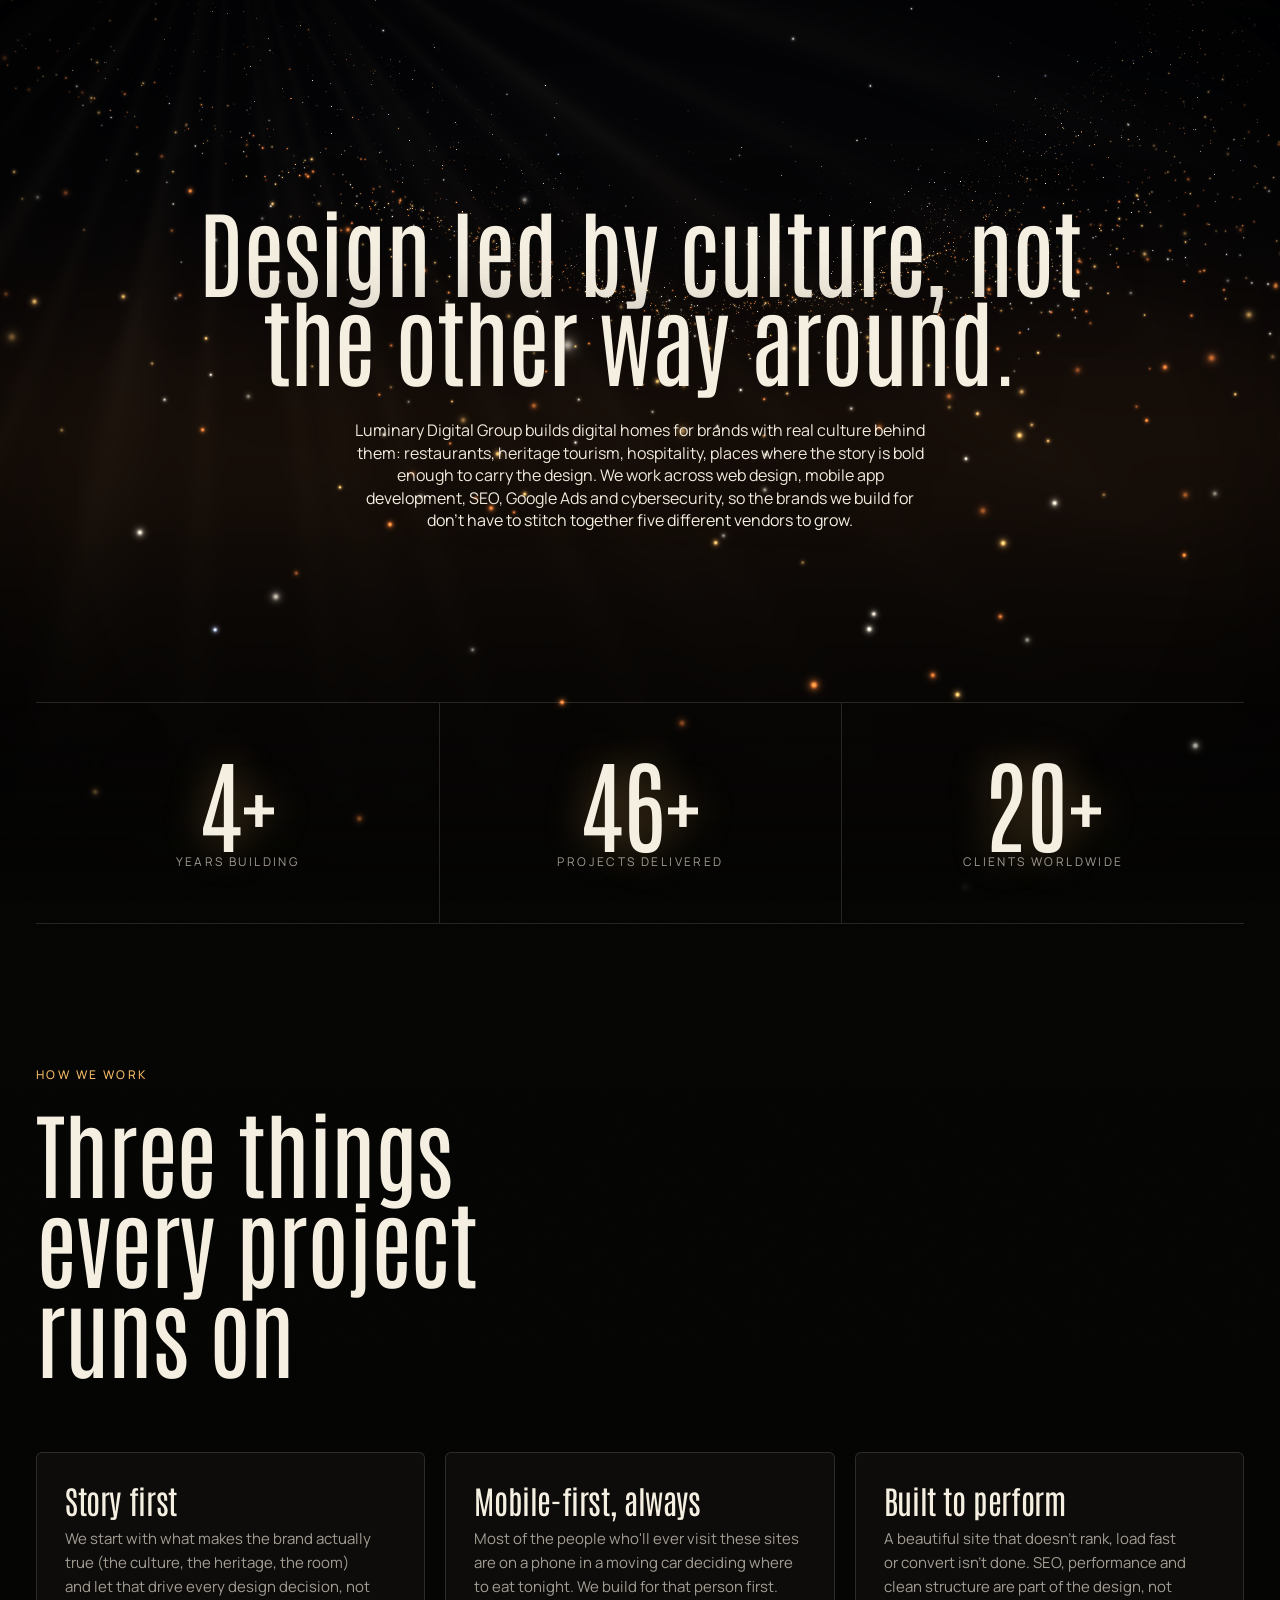
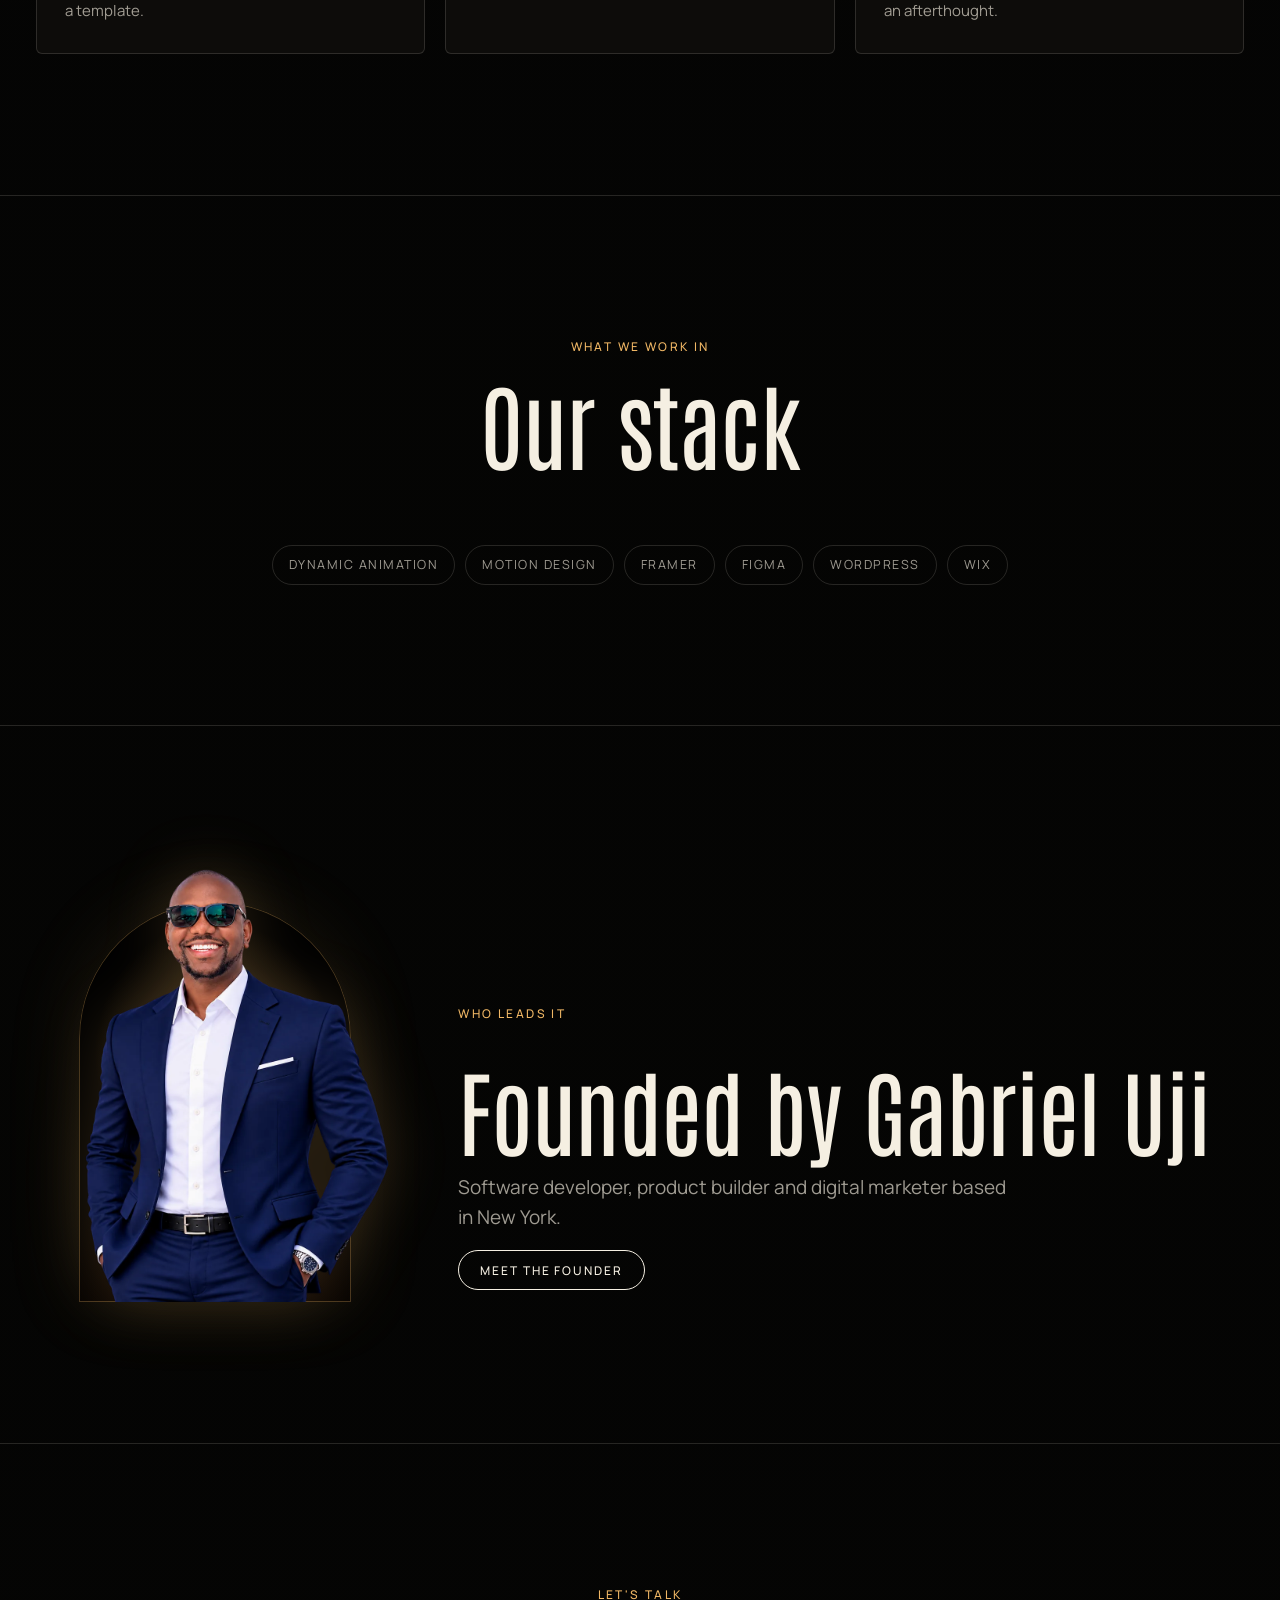
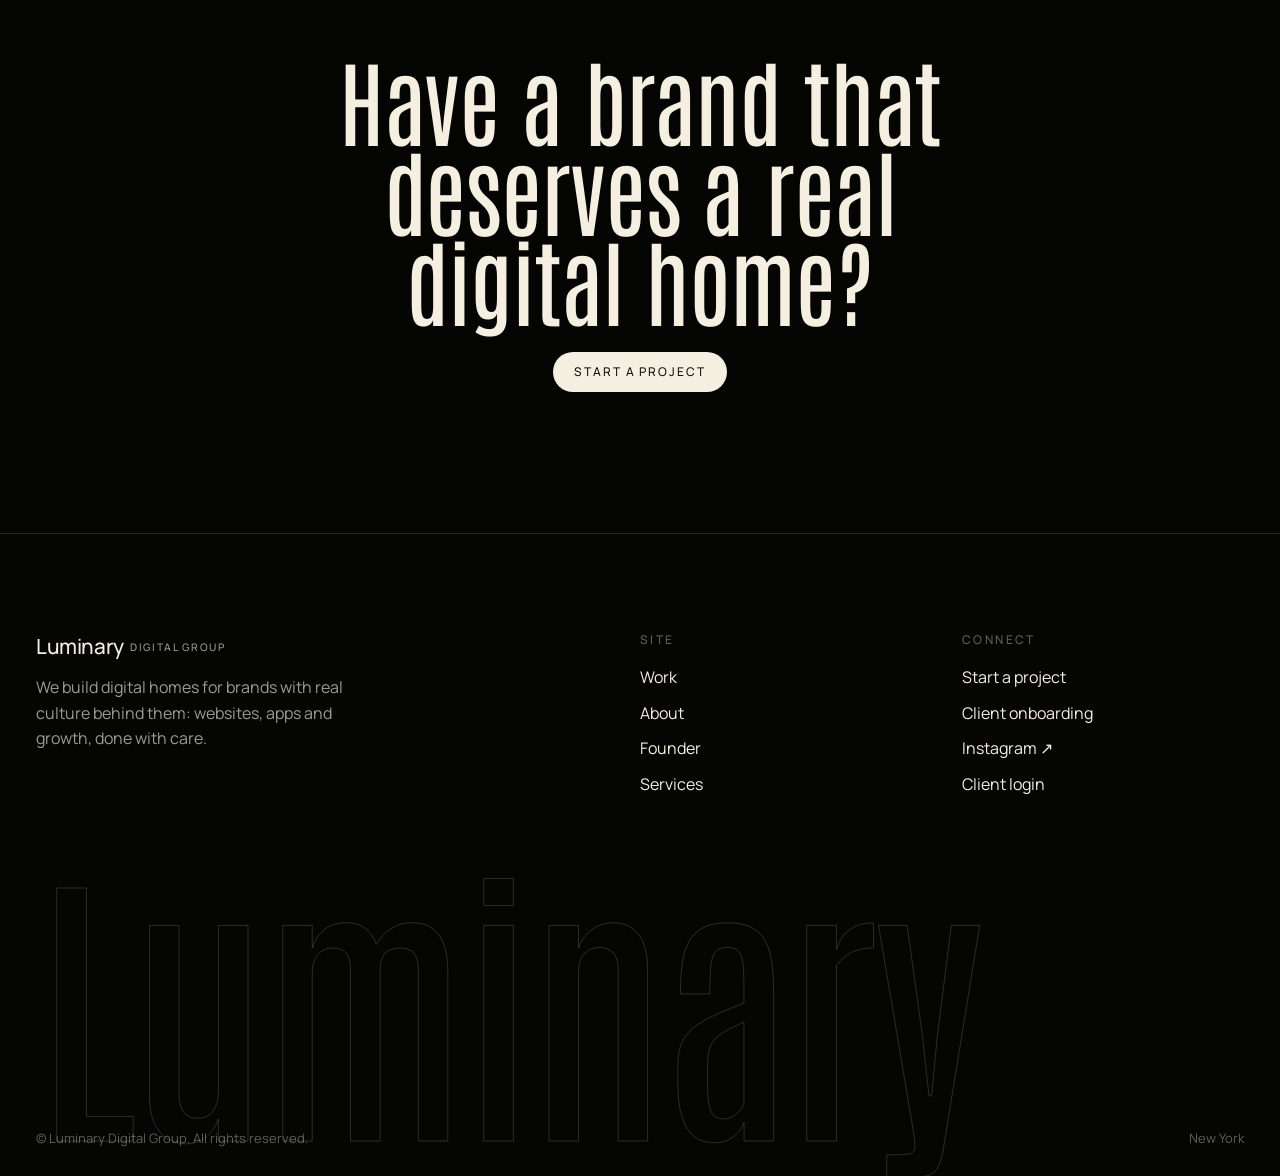
==== commit cc09ad06: "Add client onboarding page" ====
--- a/about.html
+++ b/about.html
@@ -117,7 +117,7 @@
         <p>We build digital homes for brands with real culture behind them: websites, apps and growth, done with care.</p>
       </div>
       <div class="foot-col"><b>Site</b><a href="index.html#work">Work</a><a href="about.html">About</a><a href="gabriel-uji.html">Founder</a><a href="index.html#services">Services</a></div>
-      <div class="foot-col"><b>Connect</b><a href="index.html#contact">Start a project</a><a href="https://www.instagram.com/mr_eyanu/" target="_blank" rel="noopener">Instagram ↗</a><a href="https://portal.luminarydigitalgroup.com/login/">Client login</a></div>
+      <div class="foot-col"><b>Connect</b><a href="index.html#contact">Start a project</a><a href="onboarding.html">Client onboarding</a><a href="https://www.instagram.com/mr_eyanu/" target="_blank" rel="noopener">Instagram ↗</a><a href="https://portal.luminarydigitalgroup.com/login/">Client login</a></div>
     </div>
     <div class="foot-mark" aria-hidden="true">Luminary</div>
     <div class="foot-bottom"><span>© Luminary Digital Group. All rights reserved.</span><span>New York</span></div>
--- a/styles.css
+++ b/styles.css
@@ -26,7 +26,7 @@
 }
 
 *{box-sizing:border-box;margin:0;padding:0}
-html{background:var(--night);scroll-behavior:smooth}
+html{background:var(--night);scroll-behavior:smooth;scroll-padding-top:110px}
 body{
   background:var(--night);color:var(--cream);
   font-family:var(--body);font-size:16px;line-height:1.6;
@@ -197,7 +197,7 @@
 /* work list */
 .work-list{list-style:none;border-top:1px solid var(--line)}
 .work-row{
-  position:relative;display:grid;grid-template-columns:minmax(150px, .7fr) 1.6fr 2fr auto;gap:28px;align-items:baseline;
+  position:relative;display:grid;grid-template-columns:170px minmax(0, 1.3fr) minmax(0, 1.8fr) 230px;gap:28px;align-items:baseline;
   padding:clamp(26px, 3vw, 40px) 0;border-bottom:1px solid var(--line);
 }
 .work-row > *{min-width:0}
@@ -210,6 +210,7 @@
 .work-row h3{font-size:clamp(34px, 3.8vw, 56px);line-height:1;transition:transform .4s var(--ease), color .3s}
 .work-row:hover h3{transform:translateX(8px);color:var(--lantern)}
 .work-row p{color:var(--cream-dim);font-size:15px}
+.work-row .work-link{justify-self:end}
 .work-link{font-size:12px;letter-spacing:.16em;text-transform:uppercase;white-space:nowrap;border-bottom:1px solid var(--line);padding-bottom:3px;transition:border-color .3s}
 .work-link:hover{border-color:var(--cream)}
 
@@ -296,6 +297,7 @@
 /* ---------- phones and tablets ---------- */
 @media (max-width:1000px){
   .work-row{grid-template-columns:1fr auto;gap:10px 20px}
+  .work-row .work-link{justify-self:start}
   .work-row .work-tag{grid-column:1 / -1}
   .work-row p{grid-column:1 / -1;order:3}
   .services,.cards{grid-template-columns:repeat(2, 1fr)}
@@ -375,3 +377,52 @@
   .founder-strip{flex-direction:column;align-items:center;text-align:center}
   .founder-strip-text{align-items:center}
 }
+.founder-hero h1{white-space:normal;font-size:clamp(64px, calc(128 * var(--u)), 150px)}
+.founder-hero h1 .h1-line{display:block;white-space:nowrap}
+@media (max-width:900px){.founder-hero h1{font-size:clamp(44px, 13vw, 100px)}}
+
+/* ---------- client onboarding ---------- */
+.ob-hero{min-height:64vh;min-height:64svh}
+.ob{max-width:860px}
+.ob-steps{list-style:none;display:grid;grid-template-columns:repeat(4,1fr);gap:12px;margin-bottom:16px}
+.ob-steps li{font-size:12px;letter-spacing:.2em;text-transform:uppercase;color:var(--cream-faint);transition:color .4s var(--ease)}
+.ob-steps li span{display:block;font-family:var(--display);font-size:clamp(28px,3.4vw,44px);letter-spacing:0;line-height:1;margin-bottom:6px}
+.ob-steps li.is-current{color:var(--cream)}
+.ob-steps li.is-current span{color:var(--lantern)}
+.ob-steps li.is-done{color:var(--cream-dim)}
+.ob-bar{height:1px;background:var(--line);margin-bottom:clamp(40px,6vw,72px);overflow:hidden}
+.ob-bar i{display:block;height:100%;width:25%;background:var(--lantern);box-shadow:0 0 18px var(--lantern);transition:width .6s var(--ease)}
+.ob-form fieldset{border:0;display:grid;gap:30px;min-width:0}
+.ob-form legend{padding:0;margin-bottom:8px}
+.ob-form legend h2{font-size:clamp(36px,4.6vw,64px);line-height:1}
+.ob-panel.is-active{animation:obIn .6s var(--ease)}
+@keyframes obIn{from{opacity:0;transform:translateY(14px)}to{opacity:1;transform:none}}
+.ob-q{display:block;font-size:11.5px;letter-spacing:.2em;text-transform:uppercase;color:var(--cream-dim);margin-bottom:14px}
+.ob-chips{display:flex;flex-wrap:wrap;gap:10px}
+.ob-chips label{position:relative;cursor:pointer;margin:0;font-size:inherit;letter-spacing:normal;text-transform:none;color:inherit}
+.ob-chips input{position:absolute;opacity:0;width:1px;height:1px}
+.ob-chips span{display:inline-block;border:1px solid rgba(245,239,226,.3);border-radius:99px;padding:11px 18px;font-size:14px;color:var(--cream-dim);transition:all .25s var(--ease)}
+.ob-chips label:hover span{border-color:var(--cream);color:var(--cream)}
+.ob-chips input:checked + span{background:var(--lantern);border-color:var(--lantern);color:var(--on-cream);box-shadow:0 0 28px rgba(240,183,101,.35)}
+.ob-chips input:focus-visible + span{outline:2px solid var(--lantern);outline-offset:3px}
+.ob-form .is-invalid input:not([type=checkbox]):not([type=radio]),.ob-form input.is-invalid,.ob-form textarea.is-invalid{border-bottom-color:#e8846b}
+.ob-chips.is-invalid span{border-color:#e8846b}
+.ob-form input::placeholder,.ob-form textarea::placeholder{color:var(--cream-faint)}
+.ob-form input[type=date]{color-scheme:dark}
+.ob-hp{position:absolute;left:-9999px;width:1px;height:1px;overflow:hidden}
+.ob-nav{display:flex;gap:14px;align-items:center;flex-wrap:wrap;margin-top:10px}
+.ob-nav .pill{border:0;cursor:pointer}
+.ob-nav .pill:disabled{opacity:.6;cursor:progress}
+.ob-nav .ghost{cursor:pointer;background:transparent;color:var(--cream)}
+.ob-nav .ghost:hover{background:var(--cream);color:var(--on-cream)}
+.ob-form .form-status{color:#f0b38f}
+.ob-done{padding:clamp(20px,4vw,40px) 0;animation:obIn .8s var(--ease)}
+.ob-done h2{font-size:clamp(40px,5.4vw,76px);line-height:1}
+.ob-done .ghost{margin-top:36px}
+.ob-done:focus{outline:none}
+@media (max-width:760px){
+  .ob-steps li{font-size:10px;letter-spacing:.14em}
+  .ob-chips span{padding:10px 15px;font-size:13.5px}
+}
+.page-onboarding [hidden]{display:none !important}
+.ob-form legend{margin-bottom:18px}
